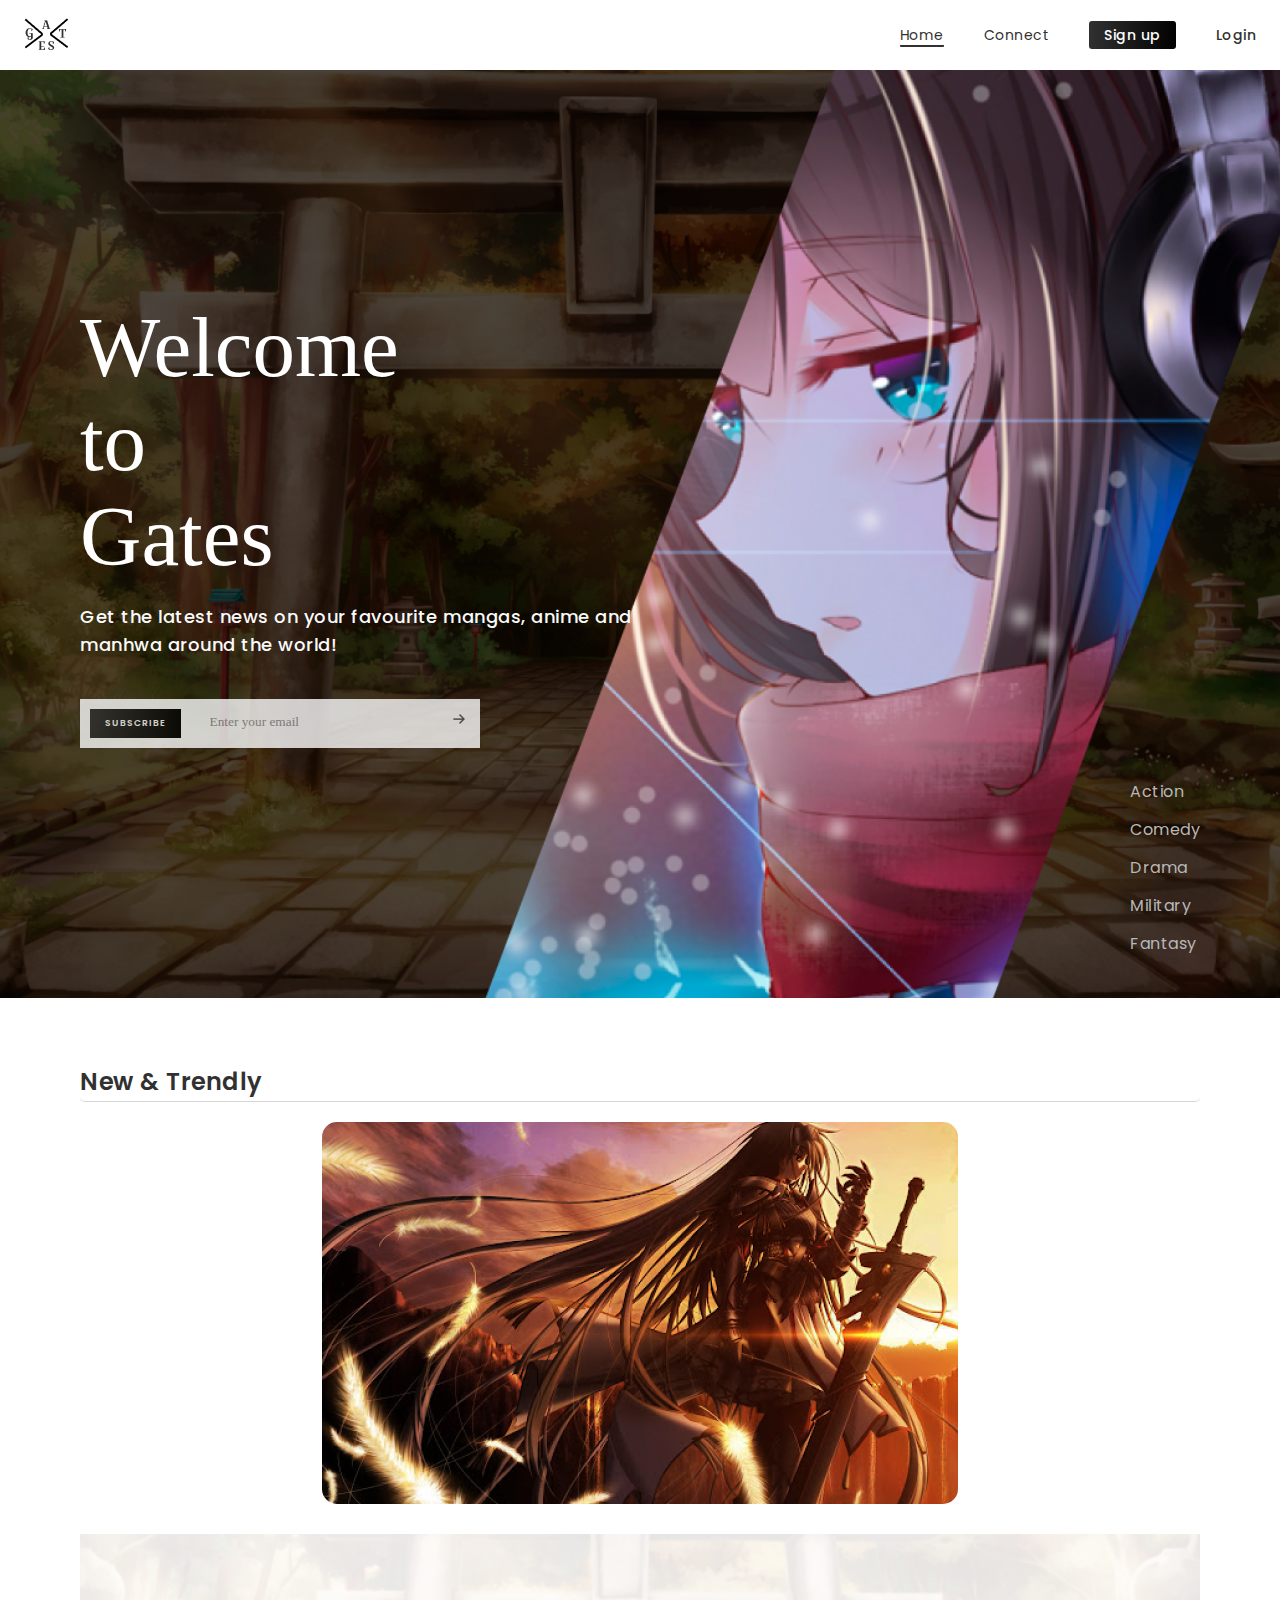
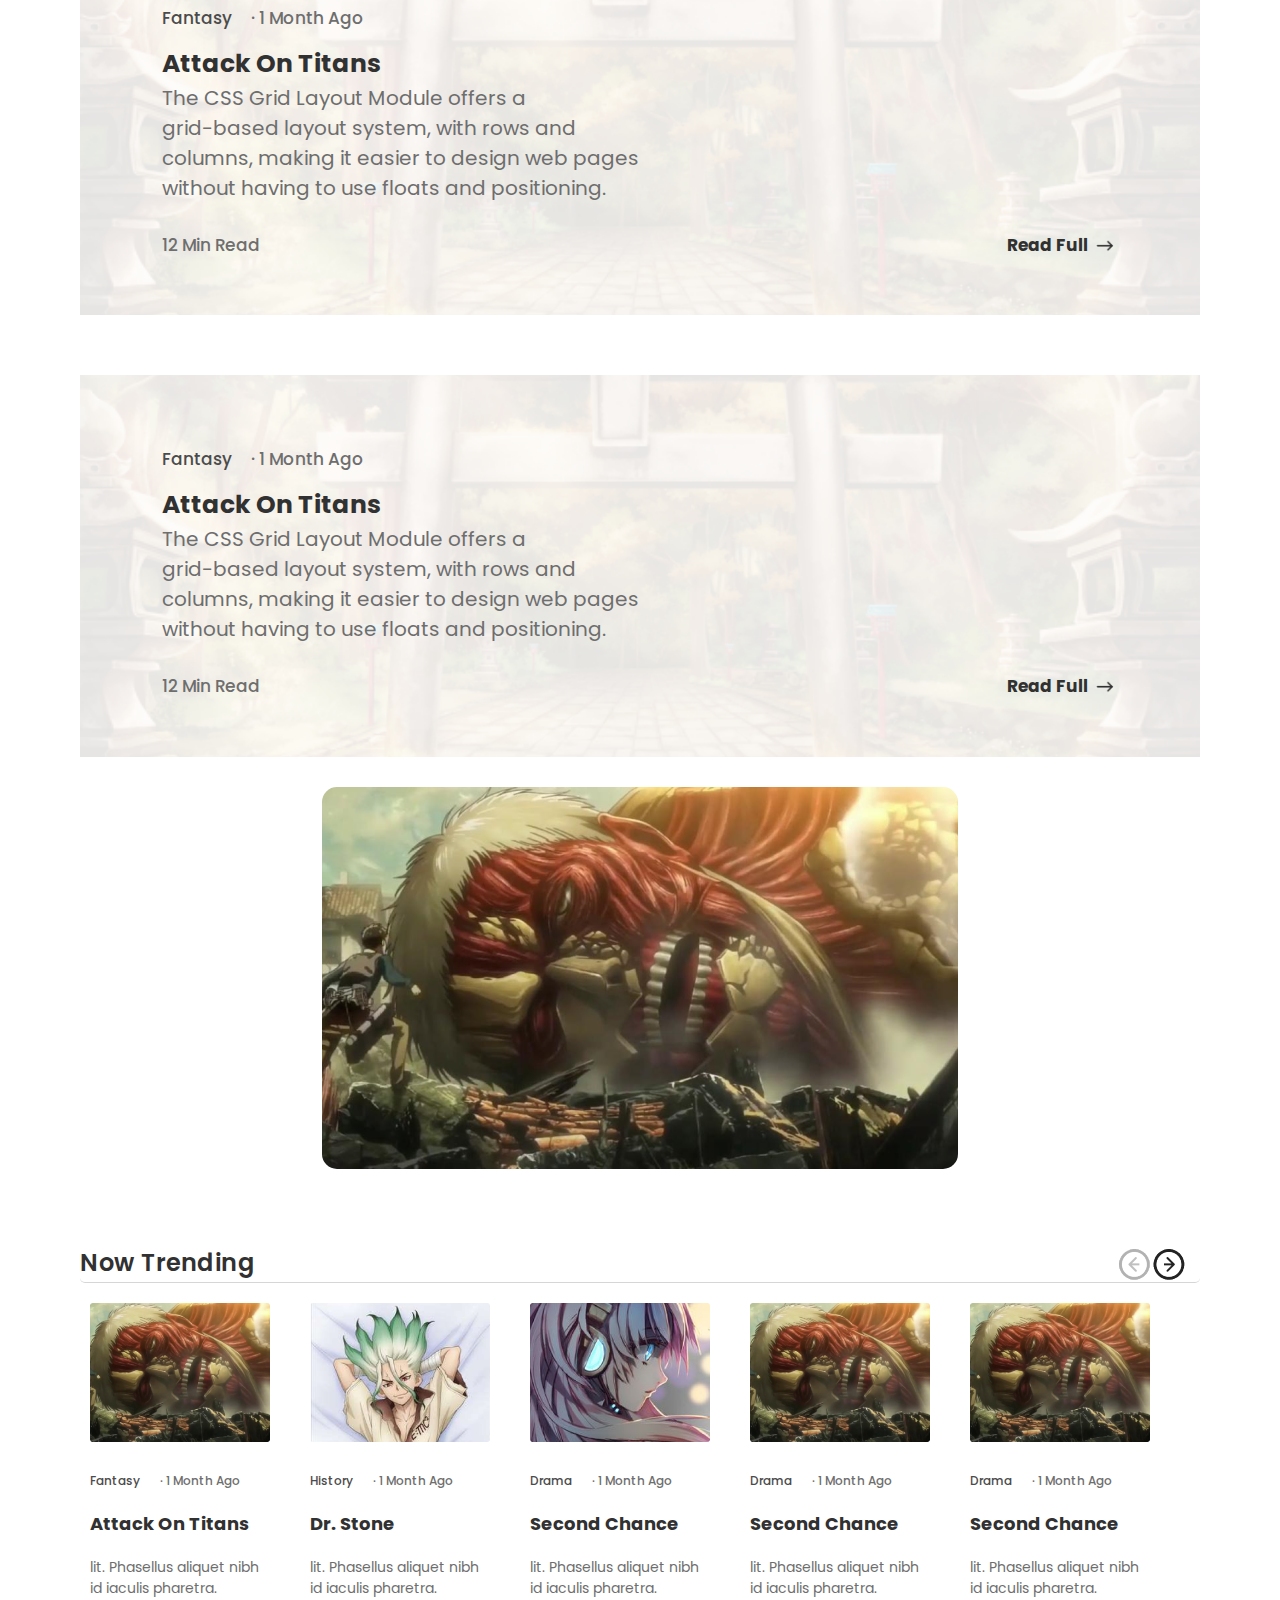
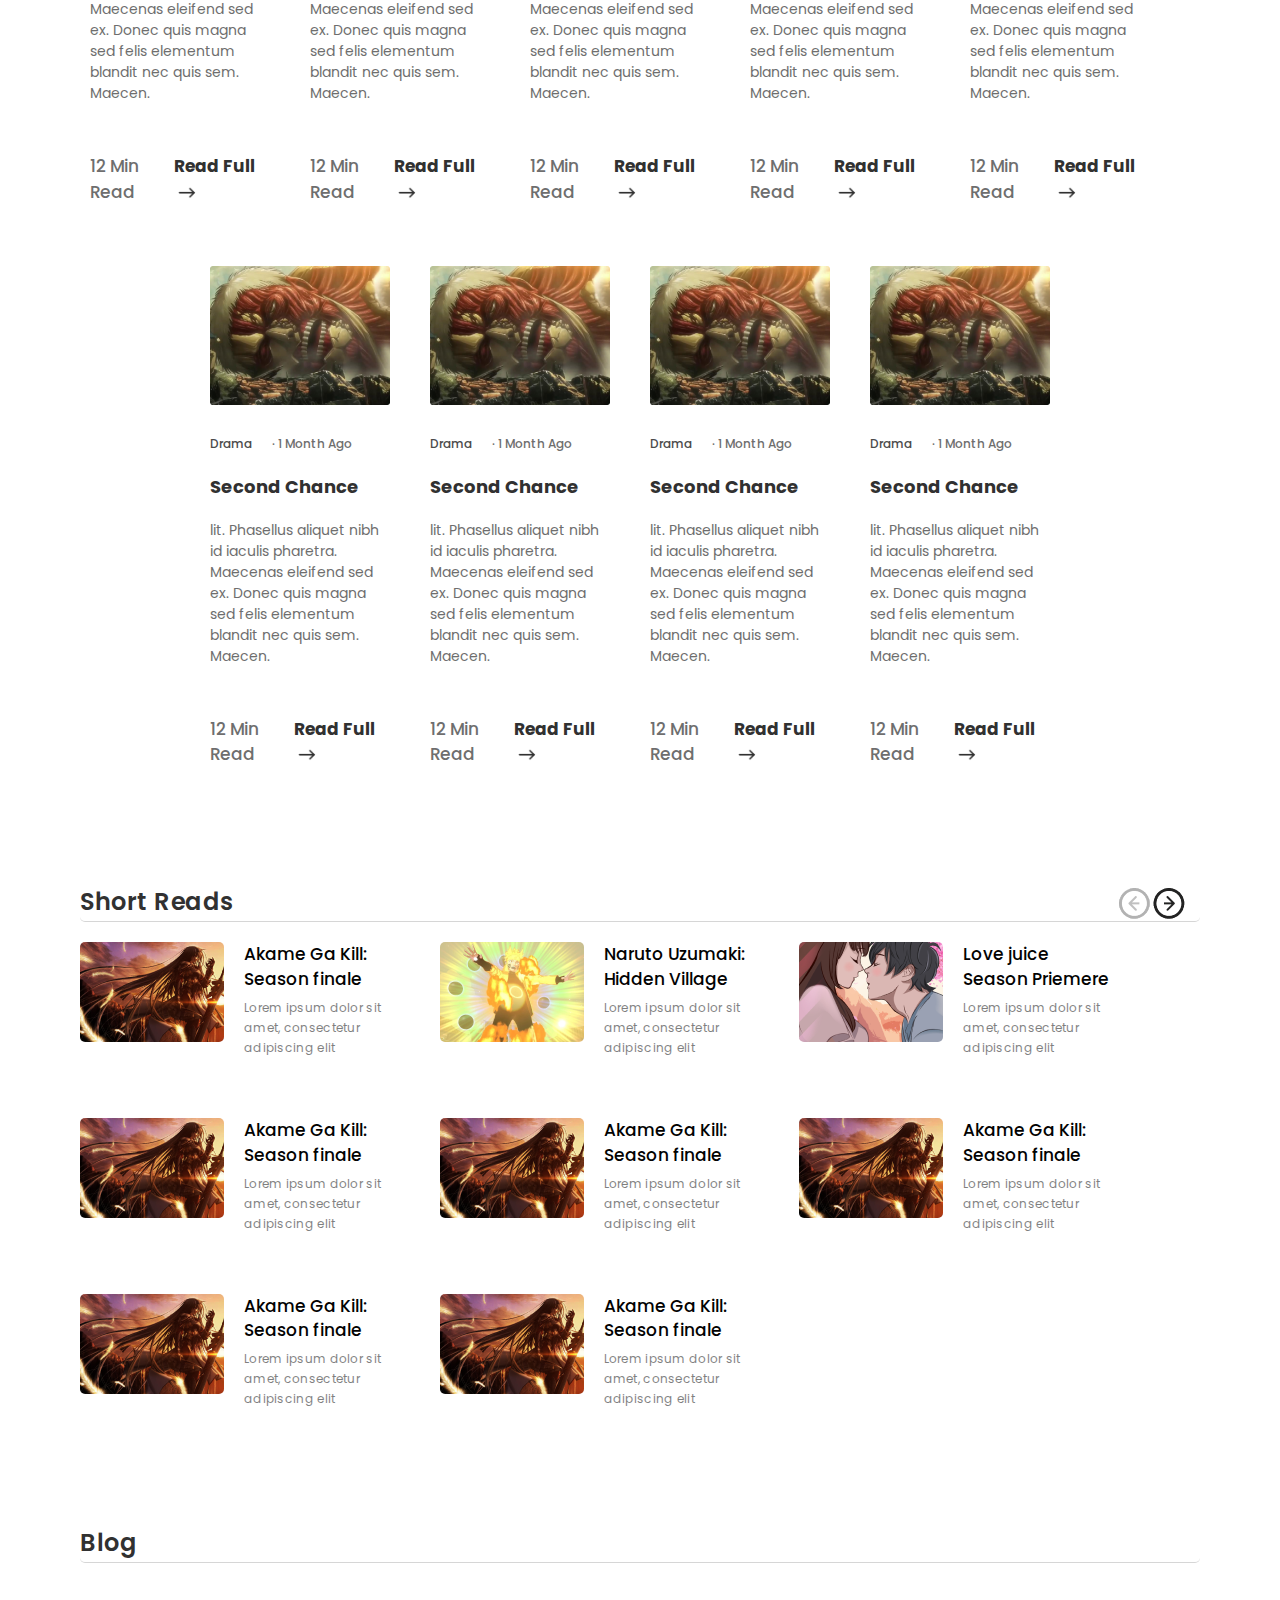
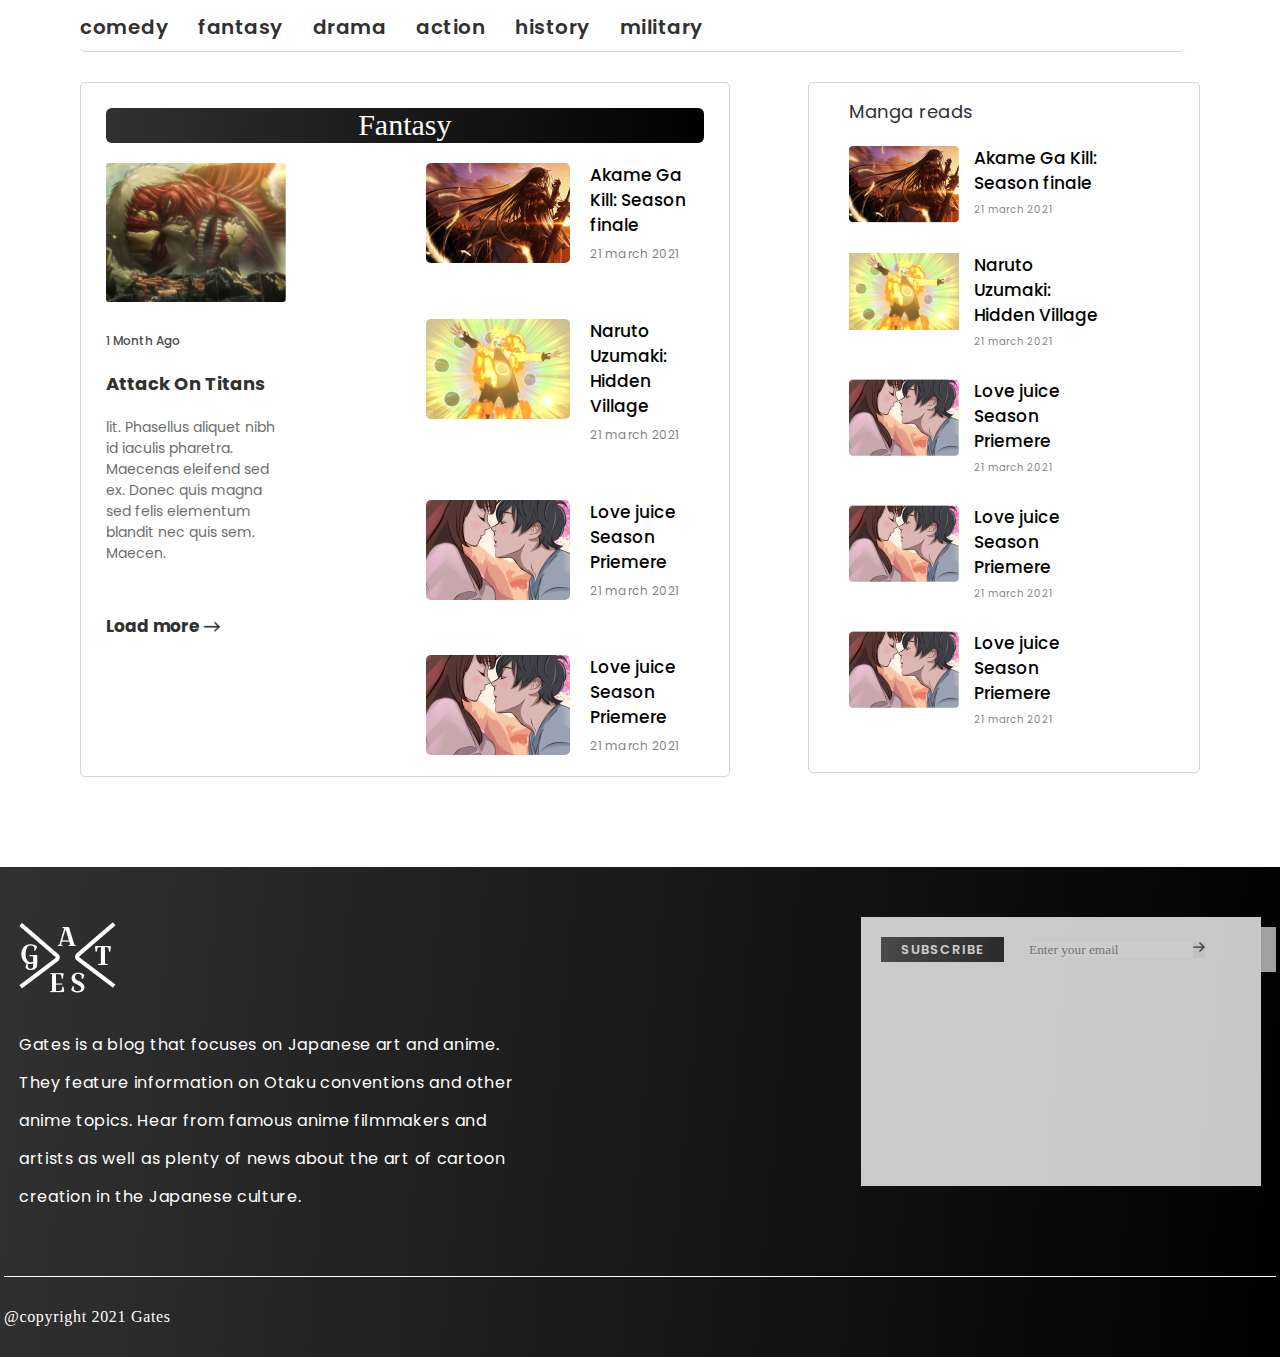
==== index.html @ edadce3e "Не могу разобраться с js валидацией(_sending)" ====
<!DOCTYPE html>
<html lang="en">
<head>
    <meta charset="UTF-8">
    <meta http-equiv="X-UA-Compatible" content="IE=edge">
    <meta name="viewport" content="width=device-width, initial-scale=1.0">
    <title>Home Page</title>
    <link rel="stylesheet" href="css/style.css">
    <link rel="stylesheet" href="css/header.css">
    <link rel="stylesheet" href="css/home-page.css">
    <link rel="stylesheet" href="css/footer.css">
    <link rel="stylesheet" href="slick/slick.css">
    <link rel="stylesheet" href="slick/slick-theme.css">
    <script
        src="https://code.jquery.com/jquery-3.6.0.js"
        integrity="sha256-H+K7U5CnXl1h5ywQfKtSj8PCmoN9aaq30gDh27Xc0jk="
        crossorigin="anonymous">
    </script>
    <script src="slick/slick.min.js"></script>
    <script src="js/script.js"></script>
</head>
<body>
    <div class="wrapper">
        <header class="header">
            <div class="header__container _container">
                <div class="header__body">
                    <a href="" class="header__logo">
                        <img src="img/header/Logo.png" alt="Logo">
                    </a>
                    <div class="header__burger">
                        <span></span>
                    </div>
                    <nav class="header__menu">
                        <ul class="header__list">
                            <li><a href="home-page.html" class="header__link _active">Home</a></li>
                            <li><a href="" class="header__link">Connect</a></li>
                            <li><a href="" class="header__link sign-up">Sign up</a></li>
                            <li><a href="" class="header__link login">Login</a></li>
                        </ul>
                    </nav>
                </div>
            </div>
        </header>
        <main class="page">
            <section class="welcome">
                <div class="welcome__content">
                    <div class="content__info">
                        <div class="content__title">Welcome to <br> Gates</div>
                        <div class="content__text">Get the latest news on your favourite mangas, anime and <br> manhwa around the world!</div>
                        <div class="content__form form">
                            <form action="#" class="form__body" id="form">
                                <button class="form__button" type="submit">SUBSCRIBE</button>
                                <input id="formEmail" type="text" name="email" class="form__input _req _email" placeholder="Enter your email">
                                <button class="form__ico" type="submit"><img src="img/ico/Group 4.png" alt=""></button> 
                            </form>
                        </div>
                    </div>
                    <div class="content__category">
                        <ul class="content__item">
                            <li><a href="" class="content__link">Action</a></li>
                            <li><a href="" class="content__link">Comedy</a></li>
                            <li><a href="" class="content__link">Drama</a></li>
                            <li><a href="" class="content__link">Military</a></li>
                            <li><a href="" class="content__link">Fantasy</a></li>
                        </ul>
                    </div>
                </div>
            </section>
            <section class="new">
                <div class="new__content _container">
                    <h3 class="new__title title">New & Trendly</h3>
                    <div class="new__rows">
                        <div class="new__row">
                            <div class="row__items">
                                <a href="" class="row__img">
                                    <img src="img/home/Rectangle 39.png" alt="">
                                </a>
                                <div class="row__item">
                                    <div class="row__info">Fantasy <span>· 1 Month Ago</span></div>
                                    <div class="row__title"><a href="">Attack On Titans</a></div>
                                    <div class="row__text">The CSS Grid Layout Module offers a <br> grid-based layout system, with rows and <br> columns, making it easier to design web pages <br> without having to use floats and positioning.</div>
                                    <div class="row__under under">
                                        <div class="under__read">
                                            <span>12 Min Read</span>
                                        </div>
                                        <div class="under__full">
                                            <a href=""><span>Read Full <img src="img/ico/arrow.png" alt=""></span></a>
                                        </div>
                                    </div>
                                </div>
                            </div>
                        </div>
                        <div class="new__row">
                            <div class="row__items">
                                <div class="row__item">
                                    <div class="row__info">Fantasy <span>· 1 Month Ago</span></div>
                                    <div class="row__title"><a href="">Attack On Titans</a></div>
                                    <div class="row__text">The CSS Grid Layout Module offers a <br> grid-based layout system, with rows and <br> columns, making it easier to design web pages <br> without having to use floats and positioning.</div>
                                    <div class="row__under under">
                                        <div class="under__read">
                                            <span>12 Min Read</span>
                                        </div>
                                        <div class="under__full">
                                            <a href=""><span>Read Full <img src="img/ico/arrow.png" alt=""></span></a>
                                        </div>
                                    </div>
                                </div>
                                <a href="" class="row__img">
                                    <img src="img/home/Rectangle 42.png" alt="">
                                </a>
                            </div>
                        </div>
                    </div>
                </div>
            </section>
            <section class="trend">
                <div class="trend__container _container">
                    <div class="trend__headline">
                        <h3 class="headline__title title">Now Trending</h3>
                        <div class="headline__btns">
                            <button class="headline__btn-prev"><img src="img/ico/arrow-left.png" alt=""></button>
                            <button class="headline__btn-next"><img src="img/ico/arrow-right.png" alt=""></button>
                        </div>
                    </div>
                    <div class="new__slider">
                        <div class="slider__item">
                            <a href="" class="item__link">
                                <img src="img/home/Rectangle 42-1.png" alt="">
                            </a>
                            <div class="item__info">
                                Fantasy<span class="info__span">· 1 Month Ago</span>
                            </div>
                            <div class="item__title">
                                <a href=""><h4>Attack On Titans</h4></a>
                            </div>
                            <div class="item__text">
                                lit. Phasellus aliquet nibh id iaculis pharetra. Maecenas  eleifend sed ex. Donec quis magna sed felis elementum blandit nec quis sem. Maecen.
                            </div>
                            <div class="item__under under">
                                <div class="under__read">
                                    <span>12 Min Read</span>
                                </div>
                                <div class="under__full">
                                    <a href=""><span>Read Full <img src="img/ico/arrow.png" alt=""></span></a>
                                </div>
                            </div>
                        </div>
                        <div class="slider__item">
                            <a href="" class="item__link">
                                <img src="img/home/Rectangle 33.png" alt="">
                            </a>
                            <div class="item__info">
                                History<span class="info__span">· 1 Month Ago</span>
                            </div>
                            <div class="item__title">
                                <a href=""><h4>Dr. Stone</h4></a>
                            </div>
                            <div class="item__text">
                                lit. Phasellus aliquet nibh id iaculis pharetra. Maecenas  eleifend sed ex. Donec quis magna sed felis elementum blandit nec quis sem. Maecen.
                            </div>
                            <div class="item__under under">
                                <div class="under__read">
                                    <span>12 Min Read</span>
                                </div>
                                <div class="under__full">
                                    <a href=""><span>Read Full <img src="img/ico/arrow.png" alt=""></span></a>
                                </div>
                            </div>
                        </div>
                        <div class="slider__item">
                            <a href="" class="item__link">
                                <img src="img/home/Rectangle 34.png" alt="">
                            </a>
                            <div class="item__info">
                                Drama<span class="info__span">· 1 Month Ago</span>
                            </div>
                            <div class="item__title">
                                <a href=""><h4>Second Chance</h4></a>
                            </div>
                            <div class="item__text">
                                lit. Phasellus aliquet nibh id iaculis pharetra. Maecenas  eleifend sed ex. Donec quis magna sed felis elementum blandit nec quis sem. Maecen.
                            </div>
                            <div class="item__under under">
                                <div class="under__read">
                                    <span>12 Min Read</span>
                                </div>
                                <div class="under__full">
                                    <a href=""><span>Read Full <img src="img/ico/arrow.png" alt=""></span></a>
                                </div>
                            </div>
                        </div>
                        <div class="slider__item">
                            <a href="" class="item__link">
                                <img src="img/home/Rectangle 42-1.png" alt="">
                            </a>
                            <div class="item__info">
                                Drama<span class="info__span">· 1 Month Ago</span>
                            </div>
                            <div class="item__title">
                                <a href=""><h4>Second Chance</h4></a>
                            </div>
                            <div class="item__text">
                                lit. Phasellus aliquet nibh id iaculis pharetra. Maecenas  eleifend sed ex. Donec quis magna sed felis elementum blandit nec quis sem. Maecen.
                            </div>
                            <div class="item__under under">
                                <div class="under__read">
                                    <span>12 Min Read</span>
                                </div>
                                <div class="under__full">
                                    <a href=""><span>Read Full <img src="img/ico/arrow.png" alt=""></span></a>
                                </div>
                            </div>
                        </div>
                        <div class="slider__item">
                            <a href="" class="item__link">
                                <img src="img/home/Rectangle 42-1.png" alt="">
                            </a>
                            <div class="item__info">
                                Drama<span class="info__span">· 1 Month Ago</span>
                            </div>
                            <div class="item__title">
                                <a href=""><h4>Second Chance</h4></a>
                            </div>
                            <div class="item__text">
                                lit. Phasellus aliquet nibh id iaculis pharetra. Maecenas  eleifend sed ex. Donec quis magna sed felis elementum blandit nec quis sem. Maecen.
                            </div>
                            <div class="item__under under">
                                <div class="under__read">
                                    <span>12 Min Read</span>
                                </div>
                                <div class="under__full">
                                    <a href=""><span>Read Full <img src="img/ico/arrow.png" alt=""></span></a>
                                </div>
                            </div>
                        </div>
                        <div class="slider__item">
                            <a href="" class="item__link">
                                <img src="img/home/Rectangle 42-1.png" alt="">
                            </a>
                            <div class="item__info">
                                Drama<span class="info__span">· 1 Month Ago</span>
                            </div>
                            <div class="item__title">
                                <a href=""><h4>Second Chance</h4></a>
                            </div>
                            <div class="item__text">
                                lit. Phasellus aliquet nibh id iaculis pharetra. Maecenas  eleifend sed ex. Donec quis magna sed felis elementum blandit nec quis sem. Maecen.
                            </div>
                            <div class="item__under under">
                                <div class="under__read">
                                    <span>12 Min Read</span>
                                </div>
                                <div class="under__full">
                                    <a href=""><span>Read Full <img src="img/ico/arrow.png" alt=""></span></a>
                                </div>
                            </div>
                        </div>
                        <div class="slider__item">
                            <a href="" class="item__link">
                                <img src="img/home/Rectangle 42-1.png" alt="">
                            </a>
                            <div class="item__info">
                                Drama<span class="info__span">· 1 Month Ago</span>
                            </div>
                            <div class="item__title">
                                <a href=""><h4>Second Chance</h4></a>
                            </div>
                            <div class="item__text">
                                lit. Phasellus aliquet nibh id iaculis pharetra. Maecenas  eleifend sed ex. Donec quis magna sed felis elementum blandit nec quis sem. Maecen.
                            </div>
                            <div class="item__under under">
                                <div class="under__read">
                                    <span>12 Min Read</span>
                                </div>
                                <div class="under__full">
                                    <a href=""><span>Read Full <img src="img/ico/arrow.png" alt=""></span></a>
                                </div>
                            </div>
                        </div>
                        <div class="slider__item">
                            <a href="" class="item__link">
                                <img src="img/home/Rectangle 42-1.png" alt="">
                            </a>
                            <div class="item__info">
                                Drama<span class="info__span">· 1 Month Ago</span>
                            </div>
                            <div class="item__title">
                                <a href=""><h4>Second Chance</h4></a>
                            </div>
                            <div class="item__text">
                                lit. Phasellus aliquet nibh id iaculis pharetra. Maecenas  eleifend sed ex. Donec quis magna sed felis elementum blandit nec quis sem. Maecen.
                            </div>
                            <div class="item__under under">
                                <div class="under__read">
                                    <span>12 Min Read</span>
                                </div>
                                <div class="under__full">
                                    <a href=""><span>Read Full <img src="img/ico/arrow.png" alt=""></span></a>
                                </div>
                            </div>
                        </div>
                        <div class="slider__item">
                            <a href="" class="item__link">
                                <img src="img/home/Rectangle 42-1.png" alt="">
                            </a>
                            <div class="item__info">
                                Drama<span class="info__span">· 1 Month Ago</span>
                            </div>
                            <div class="item__title">
                                <a href=""><h4>Second Chance</h4></a>
                            </div>
                            <div class="item__text">
                                lit. Phasellus aliquet nibh id iaculis pharetra. Maecenas  eleifend sed ex. Donec quis magna sed felis elementum blandit nec quis sem. Maecen.
                            </div>
                            <div class="item__under under">
                                <div class="under__read">
                                    <span>12 Min Read</span>
                                </div>
                                <div class="under__full">
                                    <a href=""><span>Read Full <img src="img/ico/arrow.png" alt=""></span></a>
                                </div>
                            </div>
                        </div>
                    </div>
                </div>
            </section>
            <section class="short">
                <div class="short__container _container">
                    <div class="trend__headline">
                        <h3 class="headline__title title">Short Reads</h3>
                        <div class="headline__btns">
                            <button class="headline2__btn-prev"><img src="img/ico/arrow-left.png" alt=""></button>
                            <button class="headline2__btn-next"><img src="img/ico/arrow-right.png" alt=""></button>
                        </div>
                    </div>
                    <div class="short__slider2">
                        <div class="slider2__item2">
                            <div class="item2__describe">
                                <a href="" class="item2__link2">
                                    <img src="img/home/Group 23.png" alt="">
                                </a>
                                <div class="item2__info2">
                                    <div class="item2__title2">
                                        <a href=""><h4>Akame Ga Kill: Season finale</h4></a>
                                    </div>
                                    <div class="item2__text2">
                                        Lorem ipsum dolor sit amet, consectetur adipiscing elit
                                    </div>
                                </div>
                            </div>
                        </div>
                        <div class="slider2__item2">
                            <div class="item2__describe">
                                <a href="" class="item2__link2">
                                    <img src="img/home/Group 24.png" alt="">
                                </a>
                                <div class="item2__info2">
                                    <div class="item2__title2">
                                        <a href=""><h4>Naruto Uzumaki: Hidden Village</h4></a>
                                    </div>
                                    <div class="item2__text2">
                                        Lorem ipsum dolor sit amet, consectetur adipiscing elit
                                    </div>
                                </div>
                            </div>
                        </div>
                        <div class="slider2__item2">
                            <div class="item2__describe">
                                <a href="" class="item2__link2">
                                    <img src="img/home/Group 25.png" alt="">
                                </a>
                                <div class="item2__info2">
                                    <div class="item2__title2">
                                        <a href=""><h4>Love juice Season Priemere</h4></a>
                                    </div>
                                    <div class="item2__text2">
                                        Lorem ipsum dolor sit amet, consectetur adipiscing elit
                                    </div>
                                </div>
                            </div>
                        </div>
                        <div class="slider2__item2">
                            <div class="item2__describe">
                                <a href="" class="item2__link2">
                                    <img src="img/home/Group 23.png" alt="">
                                </a>
                                <div class="item2__info2">
                                    <div class="item2__title2">
                                        <a href=""><h4>Akame Ga Kill: Season finale</h4></a>
                                    </div>
                                    <div class="item2__text2">
                                        Lorem ipsum dolor sit amet, consectetur adipiscing elit
                                    </div>
                                </div>
                            </div>
                        </div>
                        <div class="slider2__item2">
                            <div class="item2__describe">
                                <a href="" class="item2__link2">
                                    <img src="img/home/Group 23.png" alt="">
                                </a>
                                <div class="item2__info2">
                                    <div class="item2__title2">
                                        <a href=""><h4>Akame Ga Kill: Season finale</h4></a>
                                    </div>
                                    <div class="item2__text2">
                                        Lorem ipsum dolor sit amet, consectetur adipiscing elit
                                    </div>
                                </div>
                            </div>
                        </div>
                        <div class="slider2__item2">
                            <div class="item2__describe">
                                <a href="" class="item2__link2">
                                    <img src="img/home/Group 23.png" alt="">
                                </a>
                                <div class="item2__info2">
                                    <div class="item2__title2">
                                        <a href=""><h4>Akame Ga Kill: Season finale</h4></a>
                                    </div>
                                    <div class="item2__text2">
                                        Lorem ipsum dolor sit amet, consectetur adipiscing elit
                                    </div>
                                </div>
                            </div>
                        </div>
                        <div class="slider2__item2">
                            <div class="item2__describe">
                                <a href="" class="item2__link2">
                                    <img src="img/home/Group 23.png" alt="">
                                </a>
                                <div class="item2__info2">
                                    <div class="item2__title2">
                                        <a href=""><h4>Akame Ga Kill: Season finale</h4></a>
                                    </div>
                                    <div class="item2__text2">
                                        Lorem ipsum dolor sit amet, consectetur adipiscing elit
                                    </div>
                                </div>
                            </div>
                        </div>
                        <div class="slider2__item2">
                            <div class="item2__describe">
                                <a href="" class="item2__link2">
                                    <img src="img/home/Group 23.png" alt="">
                                </a>
                                <div class="item2__info2">
                                    <div class="item2__title2">
                                        <a href=""><h4>Akame Ga Kill: Season finale</h4></a>
                                    </div>
                                    <div class="item2__text2">
                                        Lorem ipsum dolor sit amet, consectetur adipiscing elit
                                    </div>
                                </div>
                            </div>
                        </div>
                    </div>
                </div>
            </section>
            <section class="blog">
                <div class="blog__container _container">
                    <h3 class="blog__title title">Blog</h3>
                    <div class="blog__categorys">
                        <a href=""><h3 class="categorys__title">comedy</h3></a>
                        <a href=""><h3 class="categorys__title">fantasy</h3></a>
                        <a href=""><h3 class="categorys__title">drama</h3></a>
                        <a href=""><h3 class="categorys__title">action</h3></a>
                        <a href=""><h3 class="categorys__title">history</h3></a>
                        <a href=""><h3 class="categorys__title">military</h3></a>
                    </div>
                    <div class="blog__content">
                        <div class="blog__fantasy">
                            <div class="fantasy__title">Fantasy</div>
                            <div class="fantasy__items">
                                <div class="items__big">
                                    <div class="big__item">
                                        <a href="" class="item__link">
                                            <img src="img/home/Rectangle 42-2.png" alt="">
                                        </a>
                                        <div class="item__info">
                                            <span>1 Month Ago</span>
                                        </div>
                                        <div class="item__title">
                                            <a href=""><h4>Attack On Titans</h4></a>
                                        </div>
                                        <div class="item__text">
                                            lit. Phasellus aliquet nibh id iaculis pharetra. <br> Maecenas  eleifend sed ex. Donec quis magna <br> sed felis elementum blandit nec quis sem. <br> Maecen.
                                        </div>
                                        <div class="item__under under">
                                            <div class="under__full">
                                                <a href=""><span>Load more<img src="img/ico/arrow.png" alt=""></span></a>
                                            </div>
                                        </div>
                                    </div>
                                </div>
                                <div class="fantasy__small">
                                    <div class="small__item">
                                        <a href="" class="item2__link2">
                                            <img src="img/home/Group 23.png" alt="">
                                        </a>
                                        <div class="item2__info2">
                                            <div class="item2__title2">
                                                <a href=""><h4>Akame Ga Kill: Season finale</h4></a>
                                            </div>
                                            <div class="item2__text2">
                                                21 march 2021
                                            </div>
                                        </div>
                                    </div>
                                    <div class="small__item">
                                        <a href="" class="item2__link2">
                                            <img src="img/home/Group 24.png" alt="">
                                        </a>
                                        <div class="item2__info2">
                                            <div class="item2__title2">
                                                <a href=""><h4>Naruto Uzumaki: Hidden Village</h4></a>
                                            </div>
                                            <div class="item2__text2">
                                                21 march 2021
                                            </div>
                                        </div>
                                    </div>
                                    <div class="small__item">
                                        <a href="" class="item2__link2">
                                            <img src="img/home/Group 25.png" alt="">
                                        </a>
                                        <div class="item2__info2">
                                            <div class="item2__title2">
                                                <a href=""><h4>Love juice Season Priemere</h4></a>
                                            </div>
                                            <div class="item2__text2">
                                                21 march 2021
                                            </div>
                                        </div>
                                    </div>
                                    <div class="small__item">
                                        <a href="" class="item2__link2">
                                            <img src="img/home/Group 25.png" alt="">
                                        </a>
                                        <div class="item2__info2">
                                            <div class="item2__title2">
                                                <a href=""><h4>Love juice Season Priemere</h4></a>
                                            </div>
                                            <div class="item2__text2">
                                                21 march 2021
                                            </div>
                                        </div>
                                    </div>
                                </div>
                            </div>
                        </div>
                        <div class="blog__manga">
                            <div class="manga__title">Manga reads</div>
                            <div class="manga__item2">
                                <a href="" class="item3__link3">
                                    <img src="img/home/akame-small (2).png" alt="">
                                </a>
                                <div class="item3__info3">
                                    <div class="item2__title2">
                                        <a href=""><h4>Akame Ga Kill: Season finale</h4></a>
                                    </div>
                                    <div class="item3__text3">
                                        21 march 2021
                                    </div>
                                </div>
                            </div>
                            <div class="manga__item2">
                                <a href="" class="item3__link3">
                                    <img src="img/home/naruto-small.png" alt="">
                                </a>
                                <div class="item3__info3">
                                    <div class="item2__title2">
                                        <a href=""><h4>Naruto Uzumaki: Hidden Village</h4></a>
                                    </div>
                                    <div class="item3__text3">
                                        21 march 2021
                                    </div>
                                </div>
                            </div>
                            <div class="manga__item2">
                                <a href="" class="item3__link3">
                                    <img src="img/home/love-small.png" alt="">
                                </a>
                                <div class="item3__info3">
                                    <div class="item2__title2">
                                        <a href=""><h4>Love juice Season Priemere</h4></a>
                                    </div>
                                    <div class="item3__text3">
                                        21 march 2021
                                    </div>
                                </div>
                            </div>
                            <div class="manga__item2">
                                <a href="" class="item3__link3">
                                    <img src="img/home/love-small.png" alt="">
                                </a>
                                <div class="item3__info3">
                                    <div class="item2__title2">
                                        <a href=""><h4>Love juice Season Priemere</h4></a>
                                    </div>
                                    <div class="item3__text3">
                                        21 march 2021
                                    </div>
                                </div>
                            </div>
                            <div class="manga__item2">
                                <a href="" class="item3__link3">
                                    <img src="img/home/love-small.png" alt="">
                                </a>
                                <div class="item3__info3">
                                    <div class="item2__title2">
                                        <a href=""><h4>Love juice Season Priemere</h4></a>
                                    </div>
                                    <div class="item3__text3">
                                        21 march 2021
                                    </div>
                                </div>
                            </div>
                        </div>
                    </div>
                </div>
            </section>
        </main>
        <footer class="footer">
            <div class="footer__container _container">
                <div class="footer__up">
                    <div class="footer__inf">
                        <a href="home-page.html" class="inf__images"><img src="img/footer/logo-footer.png" alt=""></a>
                        <p class="inf__par">Gates is a blog that focuses on Japanese art and anime. <br> They feature information on Otaku conventions and other <br> anime topics. Hear from famous anime filmmakers and <br> artists as well as plenty of news about the art of cartoon <br> creation in the Japanese culture.</p>
                    </div>
                    <div class="content__form">
                        <form action="#" class="form__body" id="form">
                            <button class="form__button" type="submit">SUBSCRIBE</button>
                            <div class="form__item">
                                <input type="email" class="email _req" placeholder="Enter your email">
                                <span class="error"></span>
                            </div>
                            <button class="form__btn" type="submit"><img src="img/ico/Group 4.png" alt=""></button>
                        </form>
                    </div>
                </div>
                <div class="footer__down">
                    <span>@copyright 2021 Gates</span>
                </div>
            </div>
        </footer>
    </div>
</body>
</html>
---- css/style.css ----
@import url(https://fonts.googleapis.com/css?family=Poppins:regular,500,600,700&display=swap);
@import url(https://fonts.googleapis.com/css?family=Croissant+One:regular&display=swap);
@import url(https://fonts.googleapis.com/css?family=Varela+Round:regular&display=swap);
* {
  padding: 0;
  margin: 0;
  border: 0;
}

*, *:before, *:after {
  -moz-box-sizing: border-box;
  -webkit-box-sizing: border-box;
  box-sizing: border-box;
}

:focus, :active {
  outline: none;
}

a:focus, a:active {
  outline: none;
}

nav, footer, header, aside {
  display: block;
}

html, body {
  height: 100%;
  width: 100%;
  font-size: 100%;
  line-height: 1;
  font-size: 14px;
  -ms-text-size-adjust: 100%;
  -moz-text-size-adjust: 100%;
  -webkit-text-size-adjust: 100%;
}

input, button, textarea {
  font-family: inherit;
}

input::-ms-clear {
  display: none;
}

button {
  cursor: pointer;
}

button::-moz-focus-inner {
  padding: 0;
  border: 0;
}

a, a:visited {
  text-decoration: none;
}

a:hover {
  text-decoration: none;
}

ul li {
  list-style: none;
}

img {
  vertical-align: top;
}

h1, h2, h3, h4, h5, h6 {
  font-size: inherit;
  font-weight: inherit;
}

.wrapper {
  width: 100%;
  min-height: 100%;
  overflow: hidden;
  display: flex;
  flex-direction: column;
}

._container {
  max-width: 1272px;
  margin: 0 auto;
}

._container-welcome {
  max-width: 1440px;
  margin: 0 auto;
}

._active {
  border-bottom: solid #313131 2px;
  border-radius: 1px;
}

.content__form {
  background: #FAFAFA;
  opacity: 0.8;
  max-width: 400px;
  margin: 0 0 30px 0;
  padding: 10px 10px;
}

.form__body {
  position: relative;
}
.form__body::after {
  content: "";
  position: absolute;
  top: 0;
  left: 0;
  width: 100%;
  height: 100%;
  background: rgba(51, 51, 51, 0.9) url(../img/gif/Spinner-1s-200px.gif) center/50px no-repeat;
  opacity: 0;
  visibility: hidden;
  transition: all 0.5s ease 0s;
}
.form__body_sending::after {
  opacity: 1;
  visibility: visible;
}
.form__button {
  font-family: 'Poppins';
  font-style: normal;
  font-weight: 600;
  font-size: 9px;
  line-height: 9px;
  letter-spacing: 1px;
  color: #FAFAFA;
  background: linear-gradient(95.32deg, #313131 0%, #000000 101.64%);
  padding: 10px 15px;
}
@media (max-width: 767.98px) {
  .form__button {
    margin: 0 10px 0px 0;
  }
}
@media (min-width: 768px) {
  .form__button {
    margin: 0 25px 0px 0;
  }
}
.form__input {
  background-color: #FAFAFA;
  opacity: 0.8;
}
@media (min-width: 768px) {
  .form__input {
    margin: 0 20% 0 0;
  }
}
.form__input._error {
  box-shadow: 0 0 15px red;
}
.form__ico {
  background-color: #FAFAFA;
  opacity: 0.8;
}
@media (max-width: 767.98px) {
  .form__ico img {
    display: none;
  }
}
@media (min-width: 768px) {
  .form__ico img {
    margin: 2.5% 0 0 0;
  }
}
---- css/header.css ----
@import url(https://fonts.googleapis.com/css?family=Poppins:regular,500,600,700&display=swap);
@import url(https://fonts.googleapis.com/css?family=Croissant+One:regular&display=swap);
@import url(https://fonts.googleapis.com/css?family=Varela+Round:regular&display=swap);
* {
  padding: 0;
  margin: 0;
  border: 0;
}

*, *:before, *:after {
  -moz-box-sizing: border-box;
  -webkit-box-sizing: border-box;
  box-sizing: border-box;
}

:focus, :active {
  outline: none;
}

a:focus, a:active {
  outline: none;
}

nav, footer, header, aside {
  display: block;
}

html, body {
  height: 100%;
  width: 100%;
  font-size: 100%;
  line-height: 1;
  font-size: 14px;
  -ms-text-size-adjust: 100%;
  -moz-text-size-adjust: 100%;
  -webkit-text-size-adjust: 100%;
}

input, button, textarea {
  font-family: inherit;
}

input::-ms-clear {
  display: none;
}

button {
  cursor: pointer;
}

button::-moz-focus-inner {
  padding: 0;
  border: 0;
}

a, a:visited {
  text-decoration: none;
}

a:hover {
  text-decoration: none;
}

ul li {
  list-style: none;
}

img {
  vertical-align: top;
}

h1, h2, h3, h4, h5, h6 {
  font-size: inherit;
  font-weight: inherit;
}

.wrapper {
  width: 100%;
  min-height: 100%;
  overflow: hidden;
  display: flex;
  flex-direction: column;
}

._container {
  max-width: 1272px;
  margin: 0 auto;
}

._container-welcome {
  max-width: 1440px;
  margin: 0 auto;
}

._active {
  border-bottom: solid #313131 2px;
  border-radius: 1px;
}

.content__form {
  background: #FAFAFA;
  opacity: 0.8;
  max-width: 400px;
  margin: 0 0 30px 0;
  padding: 10px 10px;
}

.form__body {
  position: relative;
}
.form__body::after {
  content: "";
  position: absolute;
  top: 0;
  left: 0;
  width: 100%;
  height: 100%;
  background: rgba(51, 51, 51, 0.9) url(../img/gif/Spinner-1s-200px.gif) center/50px no-repeat;
  opacity: 0;
  visibility: hidden;
  transition: all 0.5s ease 0s;
}
.form__body_sending::after {
  opacity: 1;
  visibility: visible;
}
.form__button {
  font-family: 'Poppins';
  font-style: normal;
  font-weight: 600;
  font-size: 9px;
  line-height: 9px;
  letter-spacing: 1px;
  color: #FAFAFA;
  background: linear-gradient(95.32deg, #313131 0%, #000000 101.64%);
  padding: 10px 15px;
}
@media (max-width: 767.98px) {
  .form__button {
    margin: 0 10px 0px 0;
  }
}
@media (min-width: 768px) {
  .form__button {
    margin: 0 25px 0px 0;
  }
}
.form__input {
  background-color: #FAFAFA;
  opacity: 0.8;
}
@media (min-width: 768px) {
  .form__input {
    margin: 0 20% 0 0;
  }
}
.form__input._error {
  box-shadow: 0 0 15px red;
}
.form__ico {
  background-color: #FAFAFA;
  opacity: 0.8;
}
@media (max-width: 767.98px) {
  .form__ico img {
    display: none;
  }
}
@media (min-width: 768px) {
  .form__ico img {
    margin: 2.5% 0 0 0;
  }
}

.header {
  position: fixed;
  width: 100%;
  top: 0;
  left: 0;
  z-index: 50;
  margin: 0 0 20px 0;
  background-color: white;
}
.header::before {
  content: '';
  position: absolute;
  top: 0;
  left: 0;
  width: 100%;
  height: 100%;
}
@media (max-width: 767.98px) {
  .header::before {
    background-color: #b9b9b9;
    z-index: 2;
  }
}
.header__body {
  position: relative;
  display: flex;
  justify-content: space-between;
  height: 70px;
  align-items: center;
  margin: 0 20px;
}
@media (max-width: 767.98px) {
  .header__body {
    height: 50px;
  }
}
.header__logo {
  flex: 0 0 60px;
  overflow: hidden;
  position: relative;
  z-index: 3;
}
.header__logo img {
  max-width: 100%;
}
.header__burger {
  display: none;
}
@media (max-width: 767.98px) {
  .header__burger {
    display: block;
    position: relative;
    width: 30px;
    height: 20px;
    z-index: 3;
  }
  .header__burger::before, .header__burger::after {
    content: '';
    background-color: black;
    position: absolute;
    width: 100%;
    height: 2px;
    left: 0;
  }
  .header__burger::before {
    top: 0;
  }
  .header__burger::after {
    bottom: 0;
  }
  .header__burger.active::before {
    transform: rotate(45deg);
    top: 9px;
    transition: all 0.3s ease 0s;
  }
  .header__burger.active::after {
    transform: rotate(-45deg);
    bottom: 9px;
    transition: all 0.3s ease 0s;
  }
  .header__burger.active span {
    transform: scale(0);
  }
  .header__burger span {
    position: absolute;
    background-color: black;
    left: 0;
    width: 100%;
    height: 2px;
    top: 9px;
    transition: all 0.3s ease 0s;
  }
}
@media (max-width: 767.98px) {
  .header__menu {
    position: fixed;
    top: -100%;
    left: 0;
    width: 100%;
    height: 100%;
    padding: 70px 20px 0 20px;
    transition: all 0.5s ease 0s;
    background-color: white;
  }
}
.header__menu.active {
  top: 0%;
  transition: all 0.5s ease 0s;
}
.header__list {
  display: flex;
}
.header__list li {
  margin: 0 0 0 40px;
}
@media (max-width: 767.98px) {
  .header__list {
    display: block;
  }
  .header__list li {
    margin: 0 0 20px 0;
  }
}
.header__link {
  font-family: 'Poppins';
  font-style: normal;
  font-weight: 400;
  font-size: 14px;
  line-height: 200%;
  letter-spacing: 0.5px;
  color: #313131;
}

.sign-up {
  color: #FFFFFF;
  padding: 4px 15px;
  font-weight: 500;
  background: linear-gradient(95.32deg, #313131 0%, #000000 101.64%);
  border-radius: 3px;
}

.login {
  font-weight: 500;
}
---- css/home-page.css ----
@import url(https://fonts.googleapis.com/css?family=Poppins:regular,500,600,700&display=swap);
@import url(https://fonts.googleapis.com/css?family=Croissant+One:regular&display=swap);
@import url(https://fonts.googleapis.com/css?family=Varela+Round:regular&display=swap);
@import url(https://fonts.googleapis.com/css?family=Poppins:regular,500,600,700&display=swap);
@import url(https://fonts.googleapis.com/css?family=Croissant+One:regular&display=swap);
@import url(https://fonts.googleapis.com/css?family=Varela+Round:regular&display=swap);
* {
  padding: 0;
  margin: 0;
  border: 0;
}

*, *:before, *:after {
  -moz-box-sizing: border-box;
  -webkit-box-sizing: border-box;
  box-sizing: border-box;
}

:focus, :active {
  outline: none;
}

a:focus, a:active {
  outline: none;
}

nav, footer, header, aside {
  display: block;
}

html, body {
  height: 100%;
  width: 100%;
  font-size: 100%;
  line-height: 1;
  font-size: 14px;
  -ms-text-size-adjust: 100%;
  -moz-text-size-adjust: 100%;
  -webkit-text-size-adjust: 100%;
}

input, button, textarea {
  font-family: inherit;
}

input::-ms-clear {
  display: none;
}

button {
  cursor: pointer;
}

button::-moz-focus-inner {
  padding: 0;
  border: 0;
}

a, a:visited {
  text-decoration: none;
}

a:hover {
  text-decoration: none;
}

ul li {
  list-style: none;
}

img {
  vertical-align: top;
}

h1, h2, h3, h4, h5, h6 {
  font-size: inherit;
  font-weight: inherit;
}

.wrapper {
  width: 100%;
  min-height: 100%;
  overflow: hidden;
  display: flex;
  flex-direction: column;
}

._container {
  max-width: 1272px;
  margin: 0 auto;
}

._container-welcome {
  max-width: 1440px;
  margin: 0 auto;
}

._active {
  border-bottom: solid #313131 2px;
  border-radius: 1px;
}

.content__form {
  background: #FAFAFA;
  opacity: 0.8;
  max-width: 400px;
  margin: 0 0 30px 0;
  padding: 10px 10px;
}

.form__body {
  position: relative;
}
.form__body::after {
  content: "";
  position: absolute;
  top: 0;
  left: 0;
  width: 100%;
  height: 100%;
  background: rgba(51, 51, 51, 0.9) url(../img/gif/Spinner-1s-200px.gif) center/50px no-repeat;
  opacity: 0;
  visibility: hidden;
  transition: all 0.5s ease 0s;
}
.form__body_sending::after {
  opacity: 1;
  visibility: visible;
}
.form__button {
  font-family: 'Poppins';
  font-style: normal;
  font-weight: 600;
  font-size: 9px;
  line-height: 9px;
  letter-spacing: 1px;
  color: #FAFAFA;
  background: linear-gradient(95.32deg, #313131 0%, #000000 101.64%);
  padding: 10px 15px;
}
@media (max-width: 767.98px) {
  .form__button {
    margin: 0 10px 0px 0;
  }
}
@media (min-width: 768px) {
  .form__button {
    margin: 0 25px 0px 0;
  }
}
.form__input {
  background-color: #FAFAFA;
  opacity: 0.8;
}
@media (min-width: 768px) {
  .form__input {
    margin: 0 20% 0 0;
  }
}
.form__input._error {
  box-shadow: 0 0 15px red;
}
.form__ico {
  background-color: #FAFAFA;
  opacity: 0.8;
}
@media (max-width: 767.98px) {
  .form__ico img {
    display: none;
  }
}
@media (min-width: 768px) {
  .form__ico img {
    margin: 2.5% 0 0 0;
  }
}

.header {
  position: fixed;
  width: 100%;
  top: 0;
  left: 0;
  z-index: 50;
  margin: 0 0 20px 0;
  background-color: white;
}
.header::before {
  content: '';
  position: absolute;
  top: 0;
  left: 0;
  width: 100%;
  height: 100%;
}
@media (max-width: 767.98px) {
  .header::before {
    background-color: #b9b9b9;
    z-index: 2;
  }
}
.header__body {
  position: relative;
  display: flex;
  justify-content: space-between;
  height: 70px;
  align-items: center;
  margin: 0 20px;
}
@media (max-width: 767.98px) {
  .header__body {
    height: 50px;
  }
}
.header__logo {
  flex: 0 0 60px;
  overflow: hidden;
  position: relative;
  z-index: 3;
}
.header__logo img {
  max-width: 100%;
}
.header__burger {
  display: none;
}
@media (max-width: 767.98px) {
  .header__burger {
    display: block;
    position: relative;
    width: 30px;
    height: 20px;
    z-index: 3;
  }
  .header__burger::before, .header__burger::after {
    content: '';
    background-color: black;
    position: absolute;
    width: 100%;
    height: 2px;
    left: 0;
  }
  .header__burger::before {
    top: 0;
  }
  .header__burger::after {
    bottom: 0;
  }
  .header__burger.active::before {
    transform: rotate(45deg);
    top: 9px;
    transition: all 0.3s ease 0s;
  }
  .header__burger.active::after {
    transform: rotate(-45deg);
    bottom: 9px;
    transition: all 0.3s ease 0s;
  }
  .header__burger.active span {
    transform: scale(0);
  }
  .header__burger span {
    position: absolute;
    background-color: black;
    left: 0;
    width: 100%;
    height: 2px;
    top: 9px;
    transition: all 0.3s ease 0s;
  }
}
@media (max-width: 767.98px) {
  .header__menu {
    position: fixed;
    top: -100%;
    left: 0;
    width: 100%;
    height: 100%;
    padding: 70px 20px 0 20px;
    transition: all 0.5s ease 0s;
    background-color: white;
  }
}
.header__menu.active {
  top: 0%;
  transition: all 0.5s ease 0s;
}
.header__list {
  display: flex;
}
.header__list li {
  margin: 0 0 0 40px;
}
@media (max-width: 767.98px) {
  .header__list {
    display: block;
  }
  .header__list li {
    margin: 0 0 20px 0;
  }
}
.header__link {
  font-family: 'Poppins';
  font-style: normal;
  font-weight: 400;
  font-size: 14px;
  line-height: 200%;
  letter-spacing: 0.5px;
  color: #313131;
}

.sign-up {
  color: #FFFFFF;
  padding: 4px 15px;
  font-weight: 500;
  background: linear-gradient(95.32deg, #313131 0%, #000000 101.64%);
  border-radius: 3px;
}

.login {
  font-weight: 500;
}

* {
  padding: 0;
  margin: 0;
  border: 0;
}

*, *:before, *:after {
  -moz-box-sizing: border-box;
  -webkit-box-sizing: border-box;
  box-sizing: border-box;
}

:focus, :active {
  outline: none;
}

a:focus, a:active {
  outline: none;
}

nav, footer, header, aside {
  display: block;
}

html, body {
  height: 100%;
  width: 100%;
  font-size: 100%;
  line-height: 1;
  font-size: 14px;
  -ms-text-size-adjust: 100%;
  -moz-text-size-adjust: 100%;
  -webkit-text-size-adjust: 100%;
}

input, button, textarea {
  font-family: inherit;
}

input::-ms-clear {
  display: none;
}

button {
  cursor: pointer;
}

button::-moz-focus-inner {
  padding: 0;
  border: 0;
}

a, a:visited {
  text-decoration: none;
}

a:hover {
  text-decoration: none;
}

ul li {
  list-style: none;
}

img {
  vertical-align: top;
}

h1, h2, h3, h4, h5, h6 {
  font-size: inherit;
  font-weight: inherit;
}

.wrapper {
  width: 100%;
  min-height: 100%;
  overflow: hidden;
  display: flex;
  flex-direction: column;
}

._container {
  max-width: 1272px;
  margin: 0 auto;
}

._container-welcome {
  max-width: 1440px;
  margin: 0 auto;
}

._active {
  border-bottom: solid #313131 2px;
  border-radius: 1px;
}

.content__form {
  background: #FAFAFA;
  opacity: 0.8;
  max-width: 400px;
  margin: 0 0 30px 0;
  padding: 10px 10px;
}

.form__body {
  position: relative;
}
.form__body::after {
  content: "";
  position: absolute;
  top: 0;
  left: 0;
  width: 100%;
  height: 100%;
  background: rgba(51, 51, 51, 0.9) url(../img/gif/Spinner-1s-200px.gif) center/50px no-repeat;
  opacity: 0;
  visibility: hidden;
  transition: all 0.5s ease 0s;
}
.form__body_sending::after {
  opacity: 1;
  visibility: visible;
}
.form__button {
  font-family: 'Poppins';
  font-style: normal;
  font-weight: 600;
  font-size: 9px;
  line-height: 9px;
  letter-spacing: 1px;
  color: #FAFAFA;
  background: linear-gradient(95.32deg, #313131 0%, #000000 101.64%);
  padding: 10px 15px;
}
@media (max-width: 767.98px) {
  .form__button {
    margin: 0 10px 0px 0;
  }
}
@media (min-width: 768px) {
  .form__button {
    margin: 0 25px 0px 0;
  }
}
.form__input {
  background-color: #FAFAFA;
  opacity: 0.8;
}
@media (min-width: 768px) {
  .form__input {
    margin: 0 20% 0 0;
  }
}
.form__input._error {
  box-shadow: 0 0 15px red;
}
.form__ico {
  background-color: #FAFAFA;
  opacity: 0.8;
}
@media (max-width: 767.98px) {
  .form__ico img {
    display: none;
  }
}
@media (min-width: 768px) {
  .form__ico img {
    margin: 2.5% 0 0 0;
  }
}

.footer {
  background: linear-gradient(95.32deg, #313131 0%, #000000 101.64%);
}
.footer__up {
  margin: 50px 0 84px 0;
}
.footer .footer__up {
  display: flex;
  justify-content: space-between;
  margin: 50px 15px 60px 15px;
}
@media (max-width: 767.98px) {
  .footer .footer__up {
    margin: 30px 15px 30px 15px;
  }
}
.footer .footer__down {
  font-weight: 400;
  font-size: 16px;
  line-height: 237.5%;
  letter-spacing: 0.677419px;
  color: #FFFFFF;
  padding: 21px 0;
  border-top: 1px solid #FFFFFF;
  margin: 0 0px 0 0px;
}
@media (max-width: 767.98px) {
  .footer .footer__down {
    margin: 0 15px 0 15px;
    font-size: 10px;
    line-height: 200%;
  }
}
.footer .inf__par {
  margin: 25px 0 0 0;
  font-family: 'Poppins';
  font-style: normal;
  font-weight: 400;
  font-size: 16px;
  line-height: 237.5%;
  letter-spacing: 0.677419px;
  color: #FFFFFF;
}
@media (max-width: 767.98px) {
  .footer .inf__par {
    font-size: 12px;
    line-height: 200%;
    letter-spacing: 0px;
    padding: 0 25px 0 0;
  }
}
.footer .inf__images img {
  transition: all 0.5s ease 0s;
}
@media (min-width: 991.98px) {
  .footer .inf__images img:hover {
    transform: scale(1.2);
  }
}
.footer .form__body {
  display: flex;
  align-items: center;
  justify-content: left;
  background-color: #FAFAFA;
  opacity: 0.8;
  width: 405px;
  height: 45px;
  text-align: center;
}
@media (max-width: 767.98px) {
  .footer .form__body {
    width: 100%;
    height: 100%;
    margin: 0 0 30px 0;
    flex-direction: column;
  }
}
.footer .form__button {
  font-family: 'Poppins';
  font-weight: 600;
  font-size: 13px;
  line-height: 9px;
  letter-spacing: 1px;
  color: #FAFAFA;
  background: linear-gradient(95.32deg, #313131 0%, #000000 101.64%);
  line-height: 9px;
  display: inline-flex;
  align-items: center;
  height: 25px;
  justify-content: center;
  text-align: center;
  margin: 0 25px 0 10px;
  padding: 0 20px;
}
@media (min-width: 991.98px) {
  .footer .form__button {
    transition: background 0.3s ease 0s;
  }
  .footer .form__button:hover {
    background: linear-gradient(95.32deg, #707070 0%, #353535 101.64%);
  }
}
@media (max-width: 767.98px) {
  .footer .form__button {
    height: 20%;
    border-radius: 15px;
    width: 72%;
    font-size: 10px;
    margin: 30px 0 0 0;
  }
}
.footer .form__input {
  background: #FAFAFA;
  opacity: 0.8;
}
@media (max-width: 767.98px) {
  .footer .form__input {
    margin: 50% 0;
    height: 50%;
  }
}

body.lock {
  overflow: hidden;
}

.welcome {
  background-image: url(../img/home/bg1.png);
  height: 100%;
  background-repeat: no-repeat;
  background-size: cover;
  background-position: center;
  width: 100%;
  margin: 0 0 70px 0;
}
.welcome__content {
  margin: 0 80px 0 80px;
}
@media (max-width: 767.98px) {
  .welcome__content {
    margin: 0 15px 0 15px;
  }
}

.content__title {
  font-family: 'Varela';
  font-style: normal;
  font-weight: 400;
  font-size: 85px;
  line-height: 111.7647058824%;
  color: #FFFFFF;
  padding: 300px 800px 20px 0;
}
@media (max-width: 767.98px) {
  .content__title {
    font-size: 40px;
    padding: 150px 0 0 0;
    text-align: center;
    margin: 0 0 20px 0;
  }
}
.content__text {
  font-family: 'Poppins';
  font-style: normal;
  font-weight: 500;
  font-size: 18px;
  line-height: 155.5555555556%;
  letter-spacing: 0.5px;
  color: #FAFAFA;
  margin: 0 0 40px 0;
}
@media (max-width: 767.98px) {
  .content__text {
    font-size: 15px;
    text-align: center;
  }
}
.content__category {
  margin: 0 0 20px 0;
  display: flex;
  padding: 0 0 30px 0;
  justify-content: end;
}
@media (max-width: 767.98px) {
  .content__category {
    display: block;
    text-align: center;
    padding: 0 0 30px 0;
  }
}
.content__item li {
  margin: 0 0 10px 0;
}
.content__link {
  font-family: 'Poppins';
  font-style: normal;
  font-weight: 400;
  font-size: 16px;
  line-height: 28px;
  letter-spacing: 0.5px;
  color: #B8B8B8;
}

.new {
  margin: 0 80px 80px 80px;
}
@media (max-width: 767.98px) {
  .new {
    margin: 0 15px 0 15px;
  }
}
.new__title {
  font-family: 'Poppins';
  font-style: normal;
  font-weight: 600;
  font-size: 24px;
  line-height: 116.6666666667%;
  letter-spacing: 0.5px;
  color: #313131;
  padding: 0 0 5px 0;
  border-bottom: 1px solid #D6D6D6;
  border-radius: 5px;
  margin: 0 0 20px 0;
}

.title {
  font-family: 'Poppins';
  font-style: normal;
  font-weight: 600;
  font-size: 24px;
  line-height: 116.6666666667%;
  letter-spacing: 0.5px;
  color: #313131;
  padding: 0 0 5px 0;
  border-bottom: 1px solid #D6D6D6;
  border-radius: 5px;
  margin: 0 0 20px 0;
}

.row__items {
  display: flex;
  flex-direction: row;
  align-items: center;
}
@media (max-width: 1023.98px) {
  .row__items {
    flex-direction: column;
  }
}
@media (max-width: 1431.98px) {
  .row__items {
    flex-direction: column;
  }
}
.row__img img {
  width: 636px;
  height: 100%;
}
@media (max-width: 767.98px) {
  .row__img img {
    width: 100%;
    height: 100%;
    border: solid 0px black;
    border-radius: 15px;
  }
}
@media (max-width: 1023.98px) {
  .row__img img {
    width: 100%;
    height: 100%;
    border: solid 0px black;
    border-radius: 15px;
  }
}
@media (max-width: 1431.98px) {
  .row__img img {
    width: 100%;
    height: 100%;
    border: solid 0px black;
    border-radius: 15px;
  }
}
.row__item {
  width: 636px;
  padding: 72px 82px 57px 82px;
  justify-content: center;
  align-items: flex-start;
  background-image: url(../img/home/Rectangle\ 40.png);
  height: 100%;
  background-repeat: no-repeat;
  background-size: cover;
  background-position: center;
  width: 100%;
}
@media (max-width: 1023.98px) {
  .row__item {
    margin: 30px 0 30px 0;
  }
}
@media (max-width: 1431.98px) {
  .row__item {
    margin: 30px 0 30px 0;
  }
}
@media (max-width: 767.98px) {
  .row__item {
    padding: 25px 32px;
  }
}
.row__info {
  font-family: 'Poppins';
  font-style: normal;
  font-weight: 500;
  font-size: 17px;
  line-height: 152.9411764706%;
  align-items: center;
  color: #4B4B4B;
  margin: 0 0 12px 0;
}
.row__info span {
  margin: 0 0 0 15px;
  font-family: 'Poppins';
  font-style: normal;
  font-weight: 500;
  font-size: 17px;
  line-height: 152.9411764706%;
  color: #6E6E6E;
}
@media (max-width: 767.98px) {
  .row__info span {
    font-size: 15px;
  }
}
@media (max-width: 767.98px) {
  .row__info span {
    font-size: 15px;
  }
}
.row__title a {
  font-family: 'Poppins';
  font-weight: 700;
  font-size: 25px;
  line-height: 156%;
  margin: 0 0 8px 0;
  color: #313131;
}
@media (min-width: 991.98px) {
  .row__title a {
    transition: color 0.3s ease 0s;
  }
  .row__title a:hover {
    color: #ff6464;
  }
}
@media (max-width: 767.98px) {
  .row__title a {
    font-size: 20px;
  }
}
.row__text {
  text-align: left;
  font-family: 'Poppins';
  font-style: normal;
  font-weight: 400;
  font-size: 20px;
  line-height: 150%;
  color: #6E6E6E;
  margin: 0 0 30px 0;
}
@media (max-width: 767.98px) {
  .row__text {
    font-size: 15px;
  }
}

.under {
  display: flex;
  justify-content: space-between;
}
.under__read {
  font-family: 'Poppins';
  font-style: normal;
  font-weight: 500;
  font-size: 17px;
  line-height: 152.9411764706%;
  color: #6E6E6E;
}
@media (max-width: 767.98px) {
  .under__read {
    font-size: 15px;
  }
}
.under__full a {
  font-family: 'Poppins';
  font-style: normal;
  font-weight: 700;
  font-size: 17px;
  line-height: 152.9411764706%;
  color: #313131;
}
.under__full img {
  height: 25px;
}
@media (max-width: 767.98px) {
  .under__full {
    font-size: 15px;
  }
}

.trend {
  margin: 0 80px 60px 80px;
}
@media (max-width: 767.98px) {
  .trend {
    margin: 0 15px 0 15px;
  }
}

.new {
  box-sizing: border-box;
}
.new__slider {
  display: inline-flex;
  flex-wrap: wrap;
  justify-content: space-between;
  align-items: flex-start;
}
@media (min-width: 320px) {
  .new__slider {
    justify-content: center;
  }
}
@media (min-width: 1023.98px) {
  .new__slider {
    justify-content: center;
  }
}

.slider__item {
  flex-basis: 200px;
  align-items: center;
  margin: 0 20px 30px 0;
  padding: 0 20px 30px 0;
}
@media (min-width: 767.98px) {
  .slider__item {
    margin: 0 20px 30px 0;
  }
}
.slider__item:last-child {
  margin: 0 0 0 0;
}

.item__link img {
  margin: 0 0 20px 0;
}
@media (min-width: 320px) {
  .item__link img {
    width: 100%;
  }
}
.item__info {
  color: #4B4B4B;
  font-family: 'Poppins';
  font-style: normal;
  font-weight: 500;
  font-size: 12px;
  line-height: 150%;
}
.item__title a {
  font-family: 'Poppins';
  font-style: normal;
  font-weight: 700;
  font-size: 18px;
  line-height: 150%;
  margin: 0 0 10px 0;
  color: #313131;
  transition: color 0.3s ease 0s;
}
@media (min-width: 991.98px) {
  .item__title a:hover {
    color: #ff6464;
  }
}
.item__text {
  color: #6E6E6E;
  font-family: 'Poppins';
  font-style: normal;
  font-weight: 400;
  font-size: 14px;
  line-height: 150%;
  margin: 0 0 20px 0;
}

span.info__span {
  color: #6E6E6E;
  font-family: 'Poppins';
  font-style: normal;
  font-weight: 500;
  font-size: 12px;
  line-height: 150%;
  padding: 0 0 0 20px;
}

.trend__headline {
  display: flex;
  justify-content: space-between;
}
.trend__headline .slider__buttons {
  margin: 0 17px 0 0;
}

.trend__headline {
  border-bottom: 1px solid #D6D6D6;
  border-radius: 5px;
  margin: 50px 0 20px 0;
}

.headline__title {
  border-bottom: none;
  margin: 0 0 0 0;
}
.headline__btns {
  margin: 0 15px 0 0;
}

.short {
  margin: 0 80px 60px 80px;
  box-sizing: border-box;
}
@media (max-width: 767.98px) {
  .short {
    margin: 0 15px 0 15px;
  }
}
.short__slider2 {
  flex-wrap: wrap;
  justify-content: space-between;
  align-items: flex-start;
}
@media (max-width: 1023.98px) {
  .short__slider2 {
    justify-content: center;
  }
}
@media (max-width: 767.98px) {
  .short__slider2 {
    justify-content: center;
  }
}

.slider2 {
  display: flex;
}
.slider2__item2 {
  display: inline-flex;
  flex-basis: 200px;
  width: 30%;
  align-items: center;
  margin: 0 20px 30px 0;
  padding: 0 20px 30px 0;
}
@media (max-width: 767.98px) {
  .slider2__item2 {
    margin: 0 20px 30px 0;
    width: 100%;
  }
}
.slider2__item2:last-child {
  margin: 0 0 0 0;
}

.item2 {
  margin: 0 55px 0 0;
}
.item2__describe {
  display: flex;
}
.item2__info2 {
  margin: 0 0 0 20px;
}
.item2__title2 a {
  color: #020202;
  font-family: 'Poppins';
  font-style: normal;
  font-weight: 500;
  font-size: 17px;
  line-height: 147.0588235294%;
  margin: 0 0 10px 0;
  padding: 0 0 10px 0;
  transition: color 0.3s ease 0s;
}
@media (min-width: 991.98px) {
  .item2__title2 a:hover {
    color: #ff6464;
  }
}
.item2__text2 {
  font-family: 'Poppins';
  font-style: normal;
  font-weight: 400;
  font-size: 12px;
  line-height: 166.6666666667%;
  letter-spacing: 0.3px;
  color: #020202;
  opacity: 0.5;
}

.blog {
  margin: 0 80px 60px 80px;
}
@media (max-width: 767.98px) {
  .blog {
    margin: 0 15px 0 15px;
  }
}
.blog__title {
  margin: 0 0 50px 0;
}
.blog__categorys {
  display: flex;
  margin: 0 15px 30px 0;
  padding: 0 0 10px 0;
  border-bottom: 1px solid #D6D6D6;
  border-radius: 5px;
}
@media (max-width: 767.98px) {
  .blog__categorys {
    display: flex;
    flex-direction: row;
    flex-wrap: wrap;
    text-align: center;
    justify-content: center;
    margin: 0 0 30px 0;
  }
}
.blog__content {
  display: flex;
  display: inline-flex;
  align-items: flex-start;
  flex-wrap: wrap;
  justify-content: space-between;
}
@media (min-width: 320px) {
  .blog__content {
    justify-content: center;
    display: flex;
    align-items: center;
  }
}
@media (min-width: 767.98px) {
  .blog__content {
    justify-content: center;
    display: flex;
    align-items: center;
  }
}
@media (min-width: 991.98px) {
  .blog__content {
    justify-content: center;
    display: flex;
    align-items: flex-start;
  }
}
@media (min-width: 1023.98px) {
  .blog__content {
    display: flex;
    justify-content: space-between;
    align-items: flex-start;
  }
}
@media (min-width: 983.98px) {
  .blog__content {
    display: flex;
    justify-content: space-between;
    align-items: flex-start;
  }
}
.blog__fantasy {
  border: 1px solid rgba(49, 49, 49, 0.2);
  border-radius: 5px;
  padding: 25px 25px 0px 25px;
  flex-basis: 58%;
  margin: 0 75px 0px 0;
}
@media (min-width: 320px) {
  .blog__fantasy {
    margin: 0 15px 30px 15px;
  }
}
@media (min-width: 767.98px) {
  .blog__fantasy {
    margin: 0 15px 30px 15px;
  }
}
@media (min-width: 991.98px) {
  .blog__fantasy {
    margin: 0 15px 30px 0px;
  }
}
@media (min-width: 1023.98px) {
  .blog__fantasy {
    width: 65%;
  }
}
.blog__manga {
  border: 1px solid rgba(49, 49, 49, 0.2);
  border-radius: 5px;
  padding: 15px 100px 15px 40px;
  flex-basis: 35%;
  display: flex;
  flex-direction: column;
  flex-wrap: wrap;
}
@media (max-width: 767.98px) {
  .blog__manga {
    margin: 30px 15px 0 15px;
    padding: 15px 100px 0px 25px;
  }
}

.categorys__title {
  margin: 0 30px 0px 0;
  font-family: 'Poppins';
  font-style: normal;
  font-weight: 600;
  font-size: 20px;
  line-height: 140%;
  letter-spacing: 0.5px;
  color: #313131;
  transition: color 0.3s ease 0s;
}
@media (max-width: 767.98px) {
  .categorys__title {
    margin: 0 30px 30px 0;
    text-align: center;
  }
}
@media (min-width: 991.98px) {
  .categorys__title:hover {
    color: #ff6464;
  }
}

.fantasy__items {
  display: flex;
}
@media (max-width: 767.98px) {
  .fantasy__items {
    display: flex;
    flex-wrap: wrap;
    justify-content: center;
  }
}
.fantasy__title {
  color: #FFFFFF;
  font-family: 'Varela';
  font-style: normal;
  font-weight: 400;
  font-size: 30px;
  line-height: 116.6666666667%;
  background: linear-gradient(95.32deg, #313131 0%, #000000 101.64%);
  border-radius: 5.68898px;
  text-align: center;
  margin: 0 0 20px 0;
}

.items__title {
  display: block;
}
.items__big {
  margin: 0 40px 0 0;
}
@media (min-width: 1023.98px) {
  .items__big {
    margin: 0 40px 0 0;
    padding: 0 40px 0 0;
  }
}

@media (min-width: 1023.98px) {
  .big__item {
    width: 75%;
  }
}

@media (max-width: 767.98px) {
  .item__link {
    display: flex;
    justify-content: center;
  }
}
@media (max-width: 767.98px) {
  .item__link img {
    width: 250px;
    height: 200px;
    flex: 1;
  }
}
@media (min-width: 1023.98px) {
  .item__link img {
    width: 100%;
  }
}
.item__info {
  margin: 10px 0 20px 0;
}
.item__info span {
  margin: 0 0 0 0;
}
.item__title {
  font-family: 'Poppins';
  font-style: normal;
  font-weight: 700;
  font-size: 18px;
  line-height: 150%;
  display: flex;
  align-items: center;
  color: #313131;
  margin: 0 0 10px 0;
}
.item__text {
  margin: 0 0 50px 0;
}

.small__item {
  display: flex;
  margin: 0 0 55px 0;
}
.small__item:last-child {
  margin: 0 0 20px 0;
}

.item2__link2 img {
  border-radius: 5px;
}

.manga__title {
  font-family: 'Poppins';
  font-style: normal;
  font-weight: 400;
  font-size: 18px;
  line-height: 155.5555555556%;
  letter-spacing: 0.5px;
  color: #313131;
  margin: 0 0 20px 0;
}
.manga__item2 {
  display: flex;
  margin: 0 0 40px 0;
}
@media (min-width: 1023.98px) {
  .manga__item2 {
    margin: 0 0 30px 0;
  }
}

.item3__link3 {
  margin: 0 15px 0 0;
}
.item3__text3 {
  font-family: 'Poppins';
  font-style: normal;
  font-weight: 400;
  font-size: 10px;
  line-height: 150%;
  letter-spacing: 0.228529px;
  color: #020202;
  opacity: 0.5;
}

.item2__title2 {
  margin: 0 0 6px 0;
  padding: 0 0 0 0;
  font-family: 'Poppins';
  font-style: normal;
  font-weight: 600;
  font-size: 13px;
  line-height: 146.1538461538%;
  color: #020202;
}
---- css/footer.css ----
@import url(https://fonts.googleapis.com/css?family=Poppins:regular,500,600,700&display=swap);
@import url(https://fonts.googleapis.com/css?family=Croissant+One:regular&display=swap);
@import url(https://fonts.googleapis.com/css?family=Varela+Round:regular&display=swap);
* {
  padding: 0;
  margin: 0;
  border: 0;
}

*, *:before, *:after {
  -moz-box-sizing: border-box;
  -webkit-box-sizing: border-box;
  box-sizing: border-box;
}

:focus, :active {
  outline: none;
}

a:focus, a:active {
  outline: none;
}

nav, footer, header, aside {
  display: block;
}

html, body {
  height: 100%;
  width: 100%;
  font-size: 100%;
  line-height: 1;
  font-size: 14px;
  -ms-text-size-adjust: 100%;
  -moz-text-size-adjust: 100%;
  -webkit-text-size-adjust: 100%;
}

input, button, textarea {
  font-family: inherit;
}

input::-ms-clear {
  display: none;
}

button {
  cursor: pointer;
}

button::-moz-focus-inner {
  padding: 0;
  border: 0;
}

a, a:visited {
  text-decoration: none;
}

a:hover {
  text-decoration: none;
}

ul li {
  list-style: none;
}

img {
  vertical-align: top;
}

h1, h2, h3, h4, h5, h6 {
  font-size: inherit;
  font-weight: inherit;
}

.wrapper {
  width: 100%;
  min-height: 100%;
  overflow: hidden;
  display: flex;
  flex-direction: column;
}

._container {
  max-width: 1272px;
  margin: 0 auto;
}

._container-welcome {
  max-width: 1440px;
  margin: 0 auto;
}

._active {
  border-bottom: solid #313131 2px;
  border-radius: 1px;
}

.content__form {
  background: #FAFAFA;
  opacity: 0.8;
  max-width: 400px;
  margin: 0 0 30px 0;
  padding: 10px 10px;
}

.form__body {
  position: relative;
}
.form__body::after {
  content: "";
  position: absolute;
  top: 0;
  left: 0;
  width: 100%;
  height: 100%;
  background: rgba(51, 51, 51, 0.9) url(../img/gif/Spinner-1s-200px.gif) center/50px no-repeat;
  opacity: 0;
  visibility: hidden;
  transition: all 0.5s ease 0s;
}
.form__body_sending::after {
  opacity: 1;
  visibility: visible;
}
.form__button {
  font-family: 'Poppins';
  font-style: normal;
  font-weight: 600;
  font-size: 9px;
  line-height: 9px;
  letter-spacing: 1px;
  color: #FAFAFA;
  background: linear-gradient(95.32deg, #313131 0%, #000000 101.64%);
  padding: 10px 15px;
}
@media (max-width: 767.98px) {
  .form__button {
    margin: 0 10px 0px 0;
  }
}
@media (min-width: 768px) {
  .form__button {
    margin: 0 25px 0px 0;
  }
}
.form__input {
  background-color: #FAFAFA;
  opacity: 0.8;
}
@media (min-width: 768px) {
  .form__input {
    margin: 0 20% 0 0;
  }
}
.form__input._error {
  box-shadow: 0 0 15px red;
}
.form__ico {
  background-color: #FAFAFA;
  opacity: 0.8;
}
@media (max-width: 767.98px) {
  .form__ico img {
    display: none;
  }
}
@media (min-width: 768px) {
  .form__ico img {
    margin: 2.5% 0 0 0;
  }
}

.footer {
  background: linear-gradient(95.32deg, #313131 0%, #000000 101.64%);
}
.footer__up {
  margin: 50px 0 84px 0;
}
.footer .footer__up {
  display: flex;
  justify-content: space-between;
  margin: 50px 15px 60px 15px;
}
@media (max-width: 767.98px) {
  .footer .footer__up {
    margin: 30px 15px 30px 15px;
  }
}
.footer .footer__down {
  font-weight: 400;
  font-size: 16px;
  line-height: 237.5%;
  letter-spacing: 0.677419px;
  color: #FFFFFF;
  padding: 21px 0;
  border-top: 1px solid #FFFFFF;
  margin: 0 0px 0 0px;
}
@media (max-width: 767.98px) {
  .footer .footer__down {
    margin: 0 15px 0 15px;
    font-size: 10px;
    line-height: 200%;
  }
}
.footer .inf__par {
  margin: 25px 0 0 0;
  font-family: 'Poppins';
  font-style: normal;
  font-weight: 400;
  font-size: 16px;
  line-height: 237.5%;
  letter-spacing: 0.677419px;
  color: #FFFFFF;
}
@media (max-width: 767.98px) {
  .footer .inf__par {
    font-size: 12px;
    line-height: 200%;
    letter-spacing: 0px;
    padding: 0 25px 0 0;
  }
}
.footer .inf__images img {
  transition: all 0.5s ease 0s;
}
@media (min-width: 991.98px) {
  .footer .inf__images img:hover {
    transform: scale(1.2);
  }
}
.footer .form__body {
  display: flex;
  align-items: center;
  justify-content: left;
  background-color: #FAFAFA;
  opacity: 0.8;
  width: 405px;
  height: 45px;
  text-align: center;
}
@media (max-width: 767.98px) {
  .footer .form__body {
    width: 100%;
    height: 100%;
    margin: 0 0 30px 0;
    flex-direction: column;
  }
}
.footer .form__button {
  font-family: 'Poppins';
  font-weight: 600;
  font-size: 13px;
  line-height: 9px;
  letter-spacing: 1px;
  color: #FAFAFA;
  background: linear-gradient(95.32deg, #313131 0%, #000000 101.64%);
  line-height: 9px;
  display: inline-flex;
  align-items: center;
  height: 25px;
  justify-content: center;
  text-align: center;
  margin: 0 25px 0 10px;
  padding: 0 20px;
}
@media (min-width: 991.98px) {
  .footer .form__button {
    transition: background 0.3s ease 0s;
  }
  .footer .form__button:hover {
    background: linear-gradient(95.32deg, #707070 0%, #353535 101.64%);
  }
}
@media (max-width: 767.98px) {
  .footer .form__button {
    height: 20%;
    border-radius: 15px;
    width: 72%;
    font-size: 10px;
    margin: 30px 0 0 0;
  }
}
.footer .form__input {
  background: #FAFAFA;
  opacity: 0.8;
}
@media (max-width: 767.98px) {
  .footer .form__input {
    margin: 50% 0;
    height: 50%;
  }
}
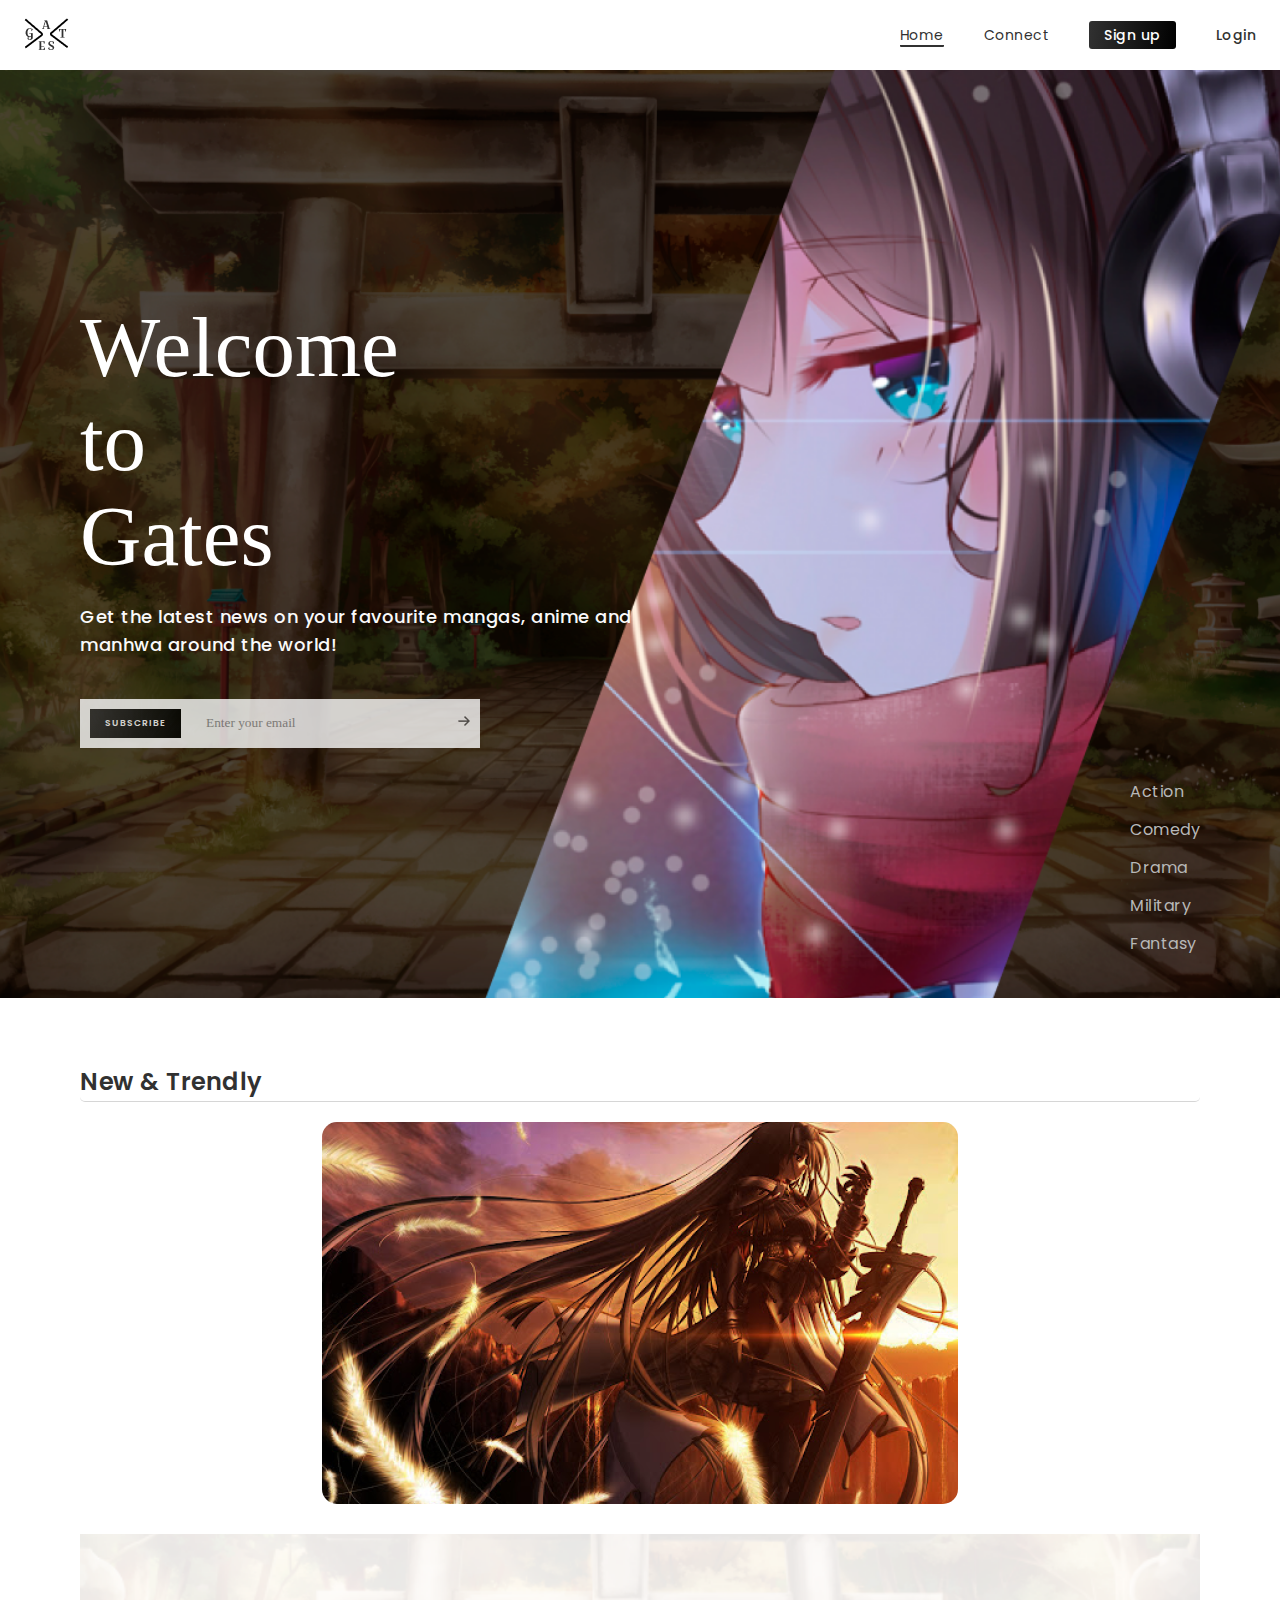
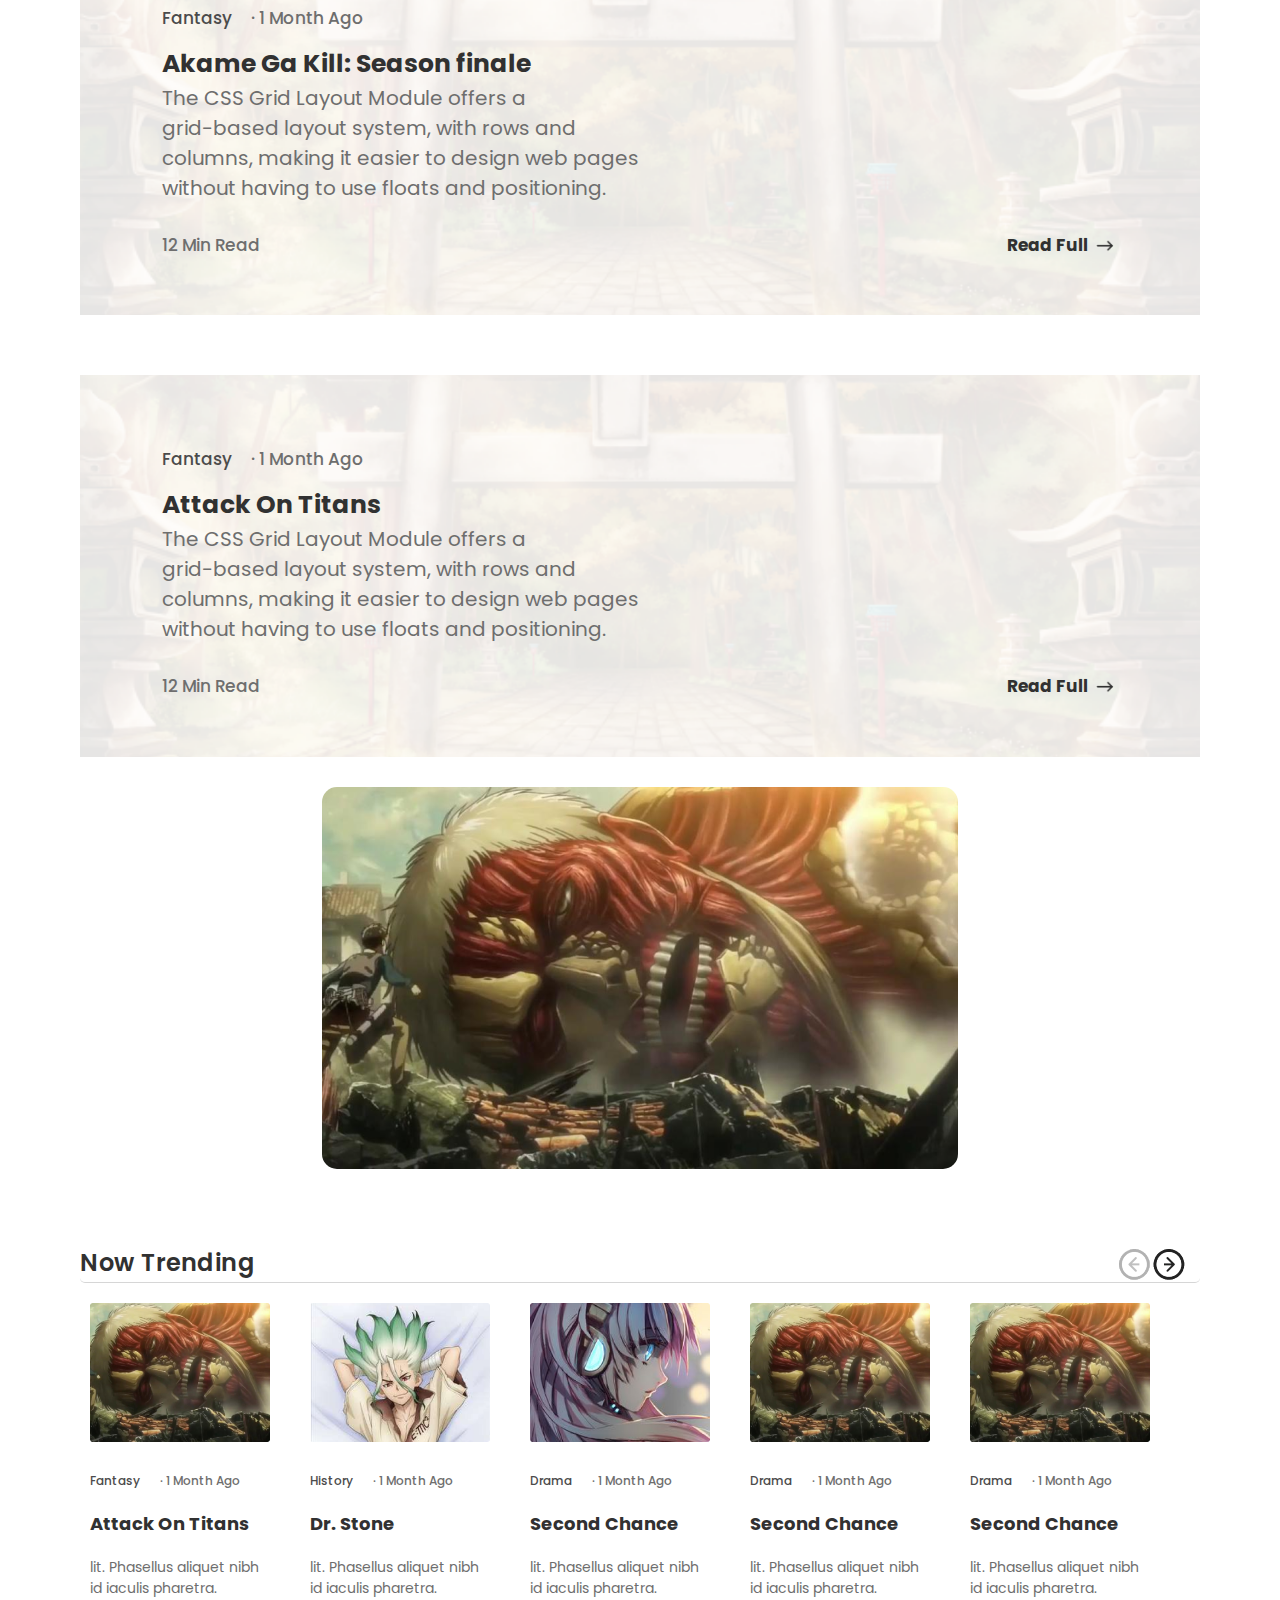
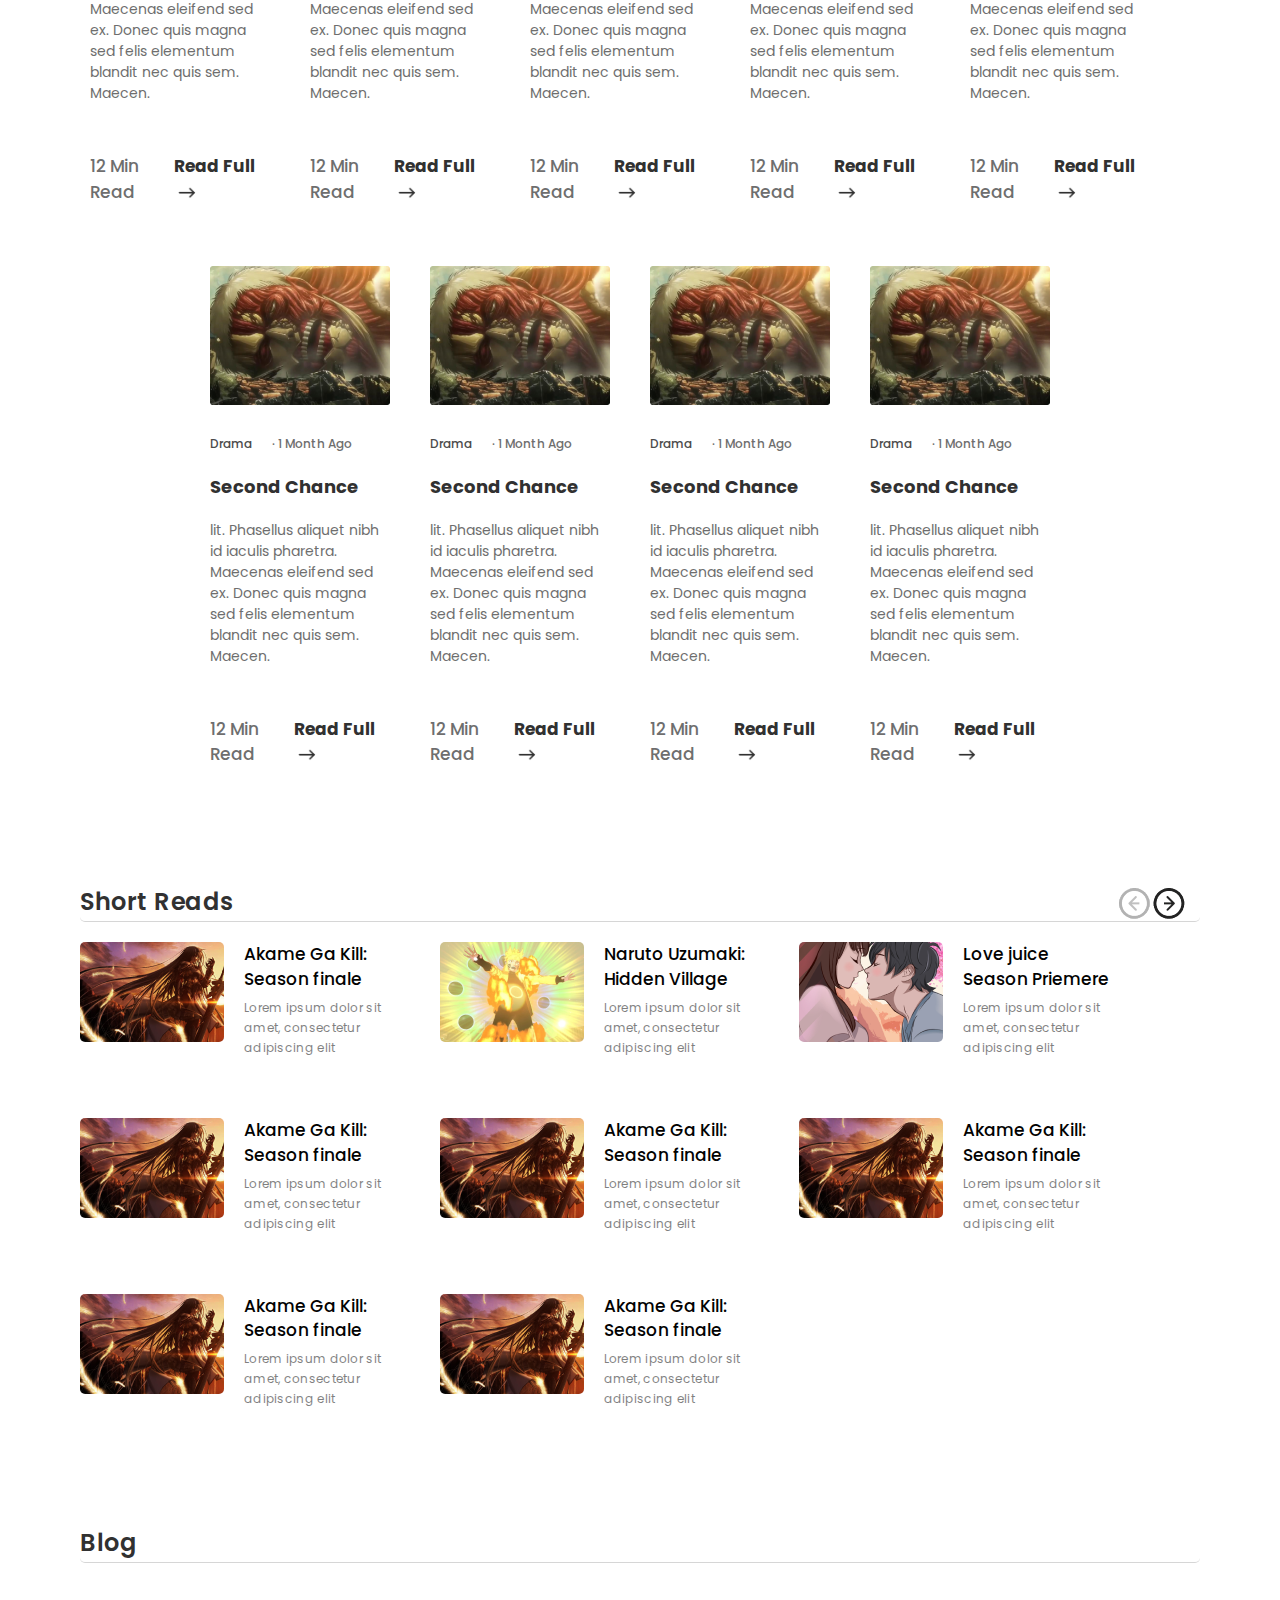
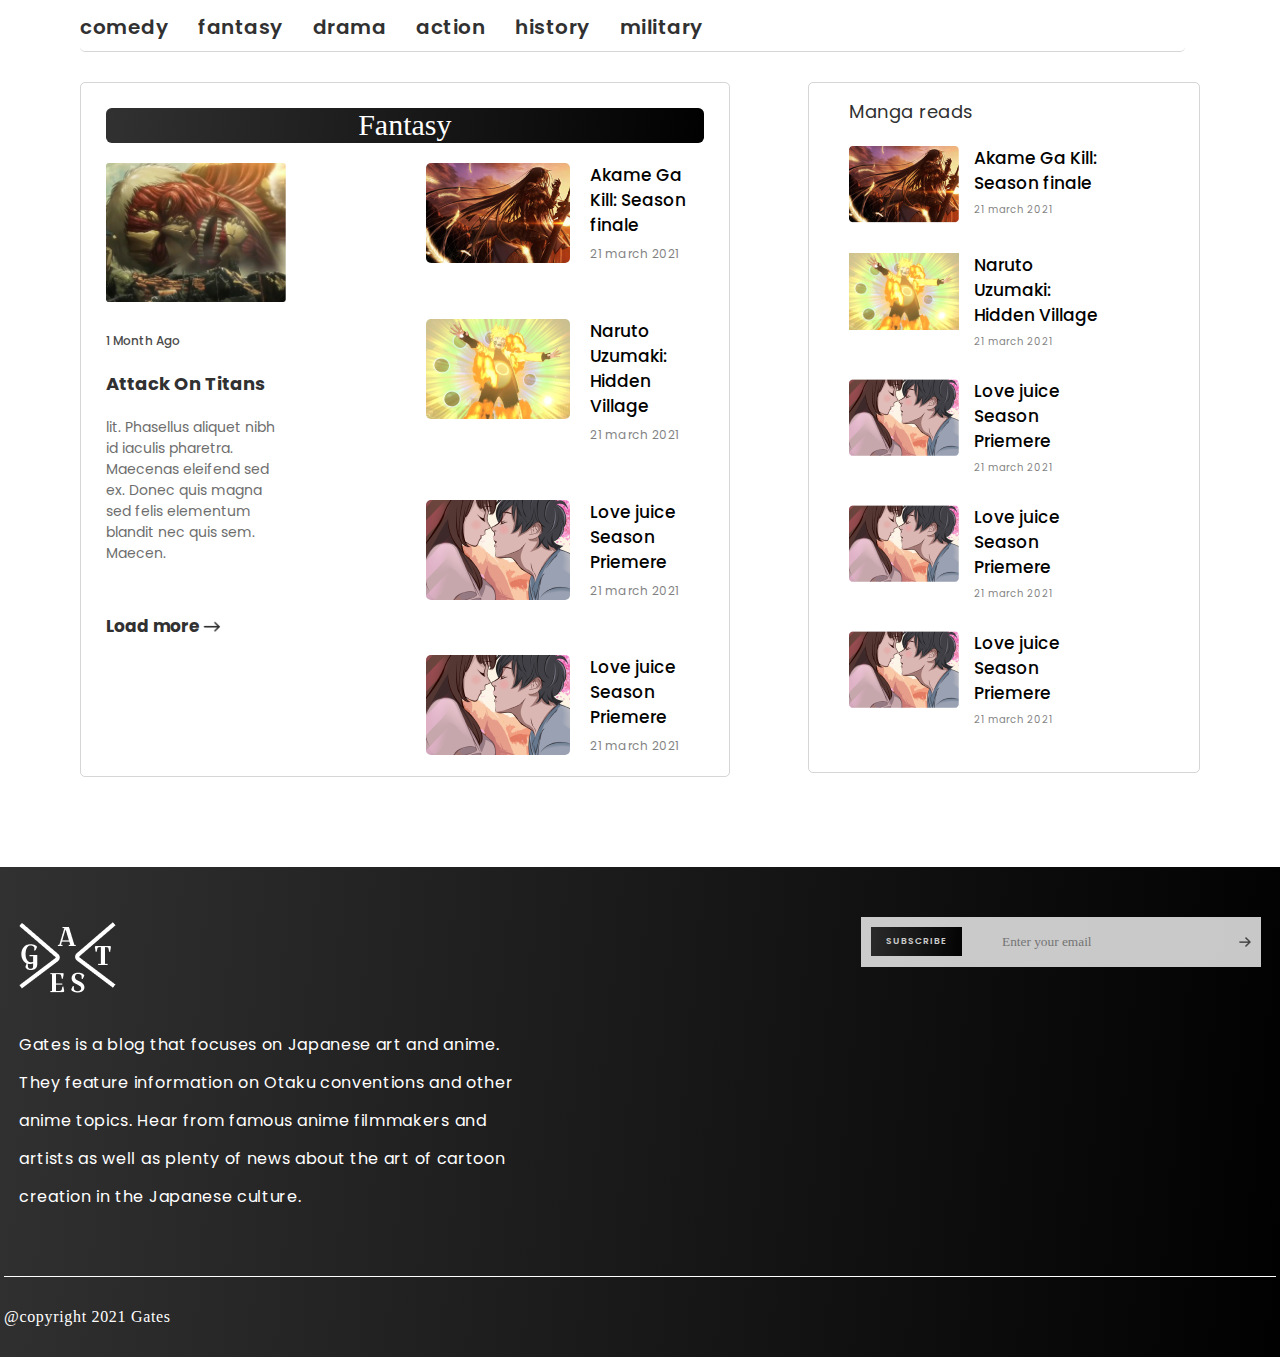
==== commit b151a85c: "Сверстаны все странички сайта)" ====
--- a/index.html
+++ b/index.html
@@ -32,10 +32,10 @@
                     </div>
                     <nav class="header__menu">
                         <ul class="header__list">
-                            <li><a href="home-page.html" class="header__link _active">Home</a></li>
+                            <li><a href="index.html" class="header__link _active">Home</a></li>
                             <li><a href="" class="header__link">Connect</a></li>
-                            <li><a href="" class="header__link sign-up">Sign up</a></li>
-                            <li><a href="" class="header__link login">Login</a></li>
+                            <li><a href="signup.html" class="header__link sign-up">Sign up</a></li>
+                            <li><a href="login.html" class="header__link login">Login</a></li>
                         </ul>
                     </nav>
                 </div>
@@ -77,14 +77,14 @@
                                 </a>
                                 <div class="row__item">
                                     <div class="row__info">Fantasy <span>· 1 Month Ago</span></div>
-                                    <div class="row__title"><a href="">Attack On Titans</a></div>
+                                    <div class="row__title"><a href="">Akame Ga Kill: Season finale</a></div>
                                     <div class="row__text">The CSS Grid Layout Module offers a <br> grid-based layout system, with rows and <br> columns, making it easier to design web pages <br> without having to use floats and positioning.</div>
                                     <div class="row__under under">
                                         <div class="under__read">
                                             <span>12 Min Read</span>
                                         </div>
                                         <div class="under__full">
-                                            <a href=""><span>Read Full <img src="img/ico/arrow.png" alt=""></span></a>
+                                            <a href="attack-on-titans.html"><span>Read Full <img src="img/ico/arrow.png" alt=""></span></a>
                                         </div>
                                     </div>
                                 </div>
@@ -94,7 +94,7 @@
                             <div class="row__items">
                                 <div class="row__item">
                                     <div class="row__info">Fantasy <span>· 1 Month Ago</span></div>
-                                    <div class="row__title"><a href="">Attack On Titans</a></div>
+                                    <div class="row__title"><a href="attack-on-titans.html">Attack On Titans</a></div>
                                     <div class="row__text">The CSS Grid Layout Module offers a <br> grid-based layout system, with rows and <br> columns, making it easier to design web pages <br> without having to use floats and positioning.</div>
                                     <div class="row__under under">
                                         <div class="under__read">
@@ -105,7 +105,7 @@
                                         </div>
                                     </div>
                                 </div>
-                                <a href="" class="row__img">
+                                <a href="attack-on-titans.html" class="row__img">
                                     <img src="img/home/Rectangle 42.png" alt="">
                                 </a>
                             </div>
@@ -124,24 +124,24 @@
                     </div>
                     <div class="new__slider">
                         <div class="slider__item">
-                            <a href="" class="item__link">
+                            <a href="attack-on-titans.html" class="item__link">
                                 <img src="img/home/Rectangle 42-1.png" alt="">
                             </a>
                             <div class="item__info">
                                 Fantasy<span class="info__span">· 1 Month Ago</span>
                             </div>
                             <div class="item__title">
-                                <a href=""><h4>Attack On Titans</h4></a>
-                            </div>
-                            <div class="item__text">
-                                lit. Phasellus aliquet nibh id iaculis pharetra. Maecenas  eleifend sed ex. Donec quis magna sed felis elementum blandit nec quis sem. Maecen.
-                            </div>
-                            <div class="item__under under">
-                                <div class="under__read">
-                                    <span>12 Min Read</span>
-                                </div>
-                                <div class="under__full">
-                                    <a href=""><span>Read Full <img src="img/ico/arrow.png" alt=""></span></a>
+                                <a href="attack-on-titans.html"><h4>Attack On Titans</h4></a>
+                            </div>
+                            <div class="item__text">
+                                lit. Phasellus aliquet nibh id iaculis pharetra. Maecenas  eleifend sed ex. Donec quis magna sed felis elementum blandit nec quis sem. Maecen.
+                            </div>
+                            <div class="item__under under">
+                                <div class="under__read">
+                                    <span>12 Min Read</span>
+                                </div>
+                                <div class="under__full">
+                                    <a href="attack-on-titans.html"><span>Read Full <img src="img/ico/arrow.png" alt=""></span></a>
                                 </div>
                             </div>
                         </div>
@@ -481,14 +481,14 @@
                                             <span>1 Month Ago</span>
                                         </div>
                                         <div class="item__title">
-                                            <a href=""><h4>Attack On Titans</h4></a>
+                                            <a href="attack-on-titans.html"><h4>Attack On Titans</h4></a>
                                         </div>
                                         <div class="item__text">
                                             lit. Phasellus aliquet nibh id iaculis pharetra. <br> Maecenas  eleifend sed ex. Donec quis magna <br> sed felis elementum blandit nec quis sem. <br> Maecen.
                                         </div>
                                         <div class="item__under under">
                                             <div class="under__full">
-                                                <a href=""><span>Load more<img src="img/ico/arrow.png" alt=""></span></a>
+                                                <a href="attack-on-titans.html"><span>Load more<img src="img/ico/arrow.png" alt=""></span></a>
                                             </div>
                                         </div>
                                     </div>
@@ -628,14 +628,11 @@
                         <a href="home-page.html" class="inf__images"><img src="img/footer/logo-footer.png" alt=""></a>
                         <p class="inf__par">Gates is a blog that focuses on Japanese art and anime. <br> They feature information on Otaku conventions and other <br> anime topics. Hear from famous anime filmmakers and <br> artists as well as plenty of news about the art of cartoon <br> creation in the Japanese culture.</p>
                     </div>
-                    <div class="content__form">
+                    <div class="footer__form form">
                         <form action="#" class="form__body" id="form">
                             <button class="form__button" type="submit">SUBSCRIBE</button>
-                            <div class="form__item">
-                                <input type="email" class="email _req" placeholder="Enter your email">
-                                <span class="error"></span>
-                            </div>
-                            <button class="form__btn" type="submit"><img src="img/ico/Group 4.png" alt=""></button>
+                            <input id="formEmail" type="text" name="email" class="form__input _req _email" placeholder="Enter your email">
+                            <button class="form__ico" type="submit"><img src="img/ico/Group 4.png" alt=""></button> 
                         </form>
                     </div>
                 </div>
--- a/css/style.css
+++ b/css/style.css
@@ -89,6 +89,11 @@
 
 ._container-welcome {
   max-width: 1440px;
+  margin: 0 auto;
+}
+
+._container-signlog {
+  max-width: 700px;
   margin: 0 auto;
 }
 
@@ -120,7 +125,7 @@
   visibility: hidden;
   transition: all 0.5s ease 0s;
 }
-.form__body_sending::after {
+.form__body._sending::after {
   opacity: 1;
   visibility: visible;
 }
@@ -171,3 +176,38 @@
     margin: 2.5% 0 0 0;
   }
 }
+
+
+input {
+	outline:none;
+}
+
+.invalid {
+	background: rgba(255, 0, 0, 0.4);
+}
+
+input, textarea{
+	width: 200px;
+}
+
+.error{
+	position: absolute;
+	width: 200px;
+	height: 30px;
+	text-align: center;
+	line-height: 30px;
+	margin-left: 10px;
+	display: inline-block;
+	vertical-align: top;
+	background: #ebf5ff;
+	border: 1px solid #b1d3f5;
+}
+
+.error::before{
+	content: url(./corner.gif);
+	width: 13px;
+	height: 6px;
+	position: absolute;
+	top: 8px;
+	left: -10px;
+}--- a/css/header.css
+++ b/css/header.css
@@ -92,6 +92,11 @@
   margin: 0 auto;
 }
 
+._container-signlog {
+  max-width: 700px;
+  margin: 0 auto;
+}
+
 ._active {
   border-bottom: solid #313131 2px;
   border-radius: 1px;
@@ -120,7 +125,7 @@
   visibility: hidden;
   transition: all 0.5s ease 0s;
 }
-.form__body_sending::after {
+.form__body._sending::after {
   opacity: 1;
   visibility: visible;
 }
--- a/css/home-page.css
+++ b/css/home-page.css
@@ -92,6 +92,11 @@
 
 ._container-welcome {
   max-width: 1440px;
+  margin: 0 auto;
+}
+
+._container-signlog {
+  max-width: 700px;
   margin: 0 auto;
 }
 
@@ -123,7 +128,7 @@
   visibility: hidden;
   transition: all 0.5s ease 0s;
 }
-.form__body_sending::after {
+.form__body._sending::after {
   opacity: 1;
   visibility: visible;
 }
@@ -408,6 +413,11 @@
 
 ._container-welcome {
   max-width: 1440px;
+  margin: 0 auto;
+}
+
+._container-signlog {
+  max-width: 700px;
   margin: 0 auto;
 }
 
@@ -439,7 +449,7 @@
   visibility: hidden;
   transition: all 0.5s ease 0s;
 }
-.form__body_sending::after {
+.form__body._sending::after {
   opacity: 1;
   visibility: visible;
 }
@@ -505,6 +515,12 @@
 @media (max-width: 767.98px) {
   .footer .footer__up {
     margin: 30px 15px 30px 15px;
+    flex-direction: column;
+  }
+}
+@media (max-width: 767.98px) {
+  .footer .footer__inf {
+    margin-bottom: 50px;
   }
 }
 .footer .footer__down {
@@ -550,66 +566,48 @@
     transform: scale(1.2);
   }
 }
-.footer .form__body {
-  display: flex;
-  align-items: center;
-  justify-content: left;
+.footer .footer__form {
+  max-height: 50px;
+  width: 400px;
+  background: #FAFAFA;
+  opacity: 0.8;
+  margin: 0 0 30px 0;
+  padding: 10px 10px;
+}
+@media (min-width: 767.98px) {
+  .footer .form__body {
+    display: flex;
+  }
+}
+.footer .form__button {
+  margin: 0 40px 0 0;
+}
+@media (max-width: 900px) {
+  .footer .form__button {
+    margin: 0 20px 0 0;
+  }
+}
+.footer .form__input {
+  margin: 0 50px 0 0;
+}
+@media (max-width: 900px) {
+  .footer .form__input {
+    margin: 0 15px 0 0;
+  }
+}
+.footer .form__ico {
   background-color: #FAFAFA;
   opacity: 0.8;
-  width: 405px;
-  height: 45px;
-  text-align: center;
-}
-@media (max-width: 767.98px) {
-  .footer .form__body {
-    width: 100%;
-    height: 100%;
-    margin: 0 0 30px 0;
-    flex-direction: column;
-  }
-}
-.footer .form__button {
-  font-family: 'Poppins';
-  font-weight: 600;
-  font-size: 13px;
-  line-height: 9px;
-  letter-spacing: 1px;
-  color: #FAFAFA;
-  background: linear-gradient(95.32deg, #313131 0%, #000000 101.64%);
-  line-height: 9px;
-  display: inline-flex;
-  align-items: center;
-  height: 25px;
-  justify-content: center;
-  text-align: center;
-  margin: 0 25px 0 10px;
-  padding: 0 20px;
-}
-@media (min-width: 991.98px) {
-  .footer .form__button {
-    transition: background 0.3s ease 0s;
-  }
-  .footer .form__button:hover {
-    background: linear-gradient(95.32deg, #707070 0%, #353535 101.64%);
-  }
-}
-@media (max-width: 767.98px) {
-  .footer .form__button {
-    height: 20%;
-    border-radius: 15px;
-    width: 72%;
-    font-size: 10px;
-    margin: 30px 0 0 0;
-  }
-}
-.footer .form__input {
-  background: #FAFAFA;
-  opacity: 0.8;
-}
-@media (max-width: 767.98px) {
-  .footer .form__input {
-    margin: 50% 0;
-    height: 50%;
+}
+@media (max-width: 767.98px) {
+  .footer .form__ico img {
+    display: none;
+  }
+}
+@media (min-width: 768px) {
+  .footer .form__ico img {
+    margin: 2.5% 0 0 0;
+    display: block;
   }
 }
 
@@ -635,6 +633,9 @@
   }
 }
 
+.content__info .form__body {
+  display: flex;
+}
 .content__title {
   font-family: 'Varela';
   font-style: normal;
--- a/css/footer.css
+++ b/css/footer.css
@@ -89,6 +89,11 @@
 
 ._container-welcome {
   max-width: 1440px;
+  margin: 0 auto;
+}
+
+._container-signlog {
+  max-width: 700px;
   margin: 0 auto;
 }
 
@@ -120,7 +125,7 @@
   visibility: hidden;
   transition: all 0.5s ease 0s;
 }
-.form__body_sending::after {
+.form__body._sending::after {
   opacity: 1;
   visibility: visible;
 }
@@ -186,6 +191,12 @@
 @media (max-width: 767.98px) {
   .footer .footer__up {
     margin: 30px 15px 30px 15px;
+    flex-direction: column;
+  }
+}
+@media (max-width: 767.98px) {
+  .footer .footer__inf {
+    margin-bottom: 50px;
   }
 }
 .footer .footer__down {
@@ -231,65 +242,47 @@
     transform: scale(1.2);
   }
 }
-.footer .form__body {
-  display: flex;
-  align-items: center;
-  justify-content: left;
+.footer .footer__form {
+  max-height: 50px;
+  width: 400px;
+  background: #FAFAFA;
+  opacity: 0.8;
+  margin: 0 0 30px 0;
+  padding: 10px 10px;
+}
+@media (min-width: 767.98px) {
+  .footer .form__body {
+    display: flex;
+  }
+}
+.footer .form__button {
+  margin: 0 40px 0 0;
+}
+@media (max-width: 900px) {
+  .footer .form__button {
+    margin: 0 20px 0 0;
+  }
+}
+.footer .form__input {
+  margin: 0 50px 0 0;
+}
+@media (max-width: 900px) {
+  .footer .form__input {
+    margin: 0 15px 0 0;
+  }
+}
+.footer .form__ico {
   background-color: #FAFAFA;
   opacity: 0.8;
-  width: 405px;
-  height: 45px;
-  text-align: center;
-}
-@media (max-width: 767.98px) {
-  .footer .form__body {
-    width: 100%;
-    height: 100%;
-    margin: 0 0 30px 0;
-    flex-direction: column;
-  }
-}
-.footer .form__button {
-  font-family: 'Poppins';
-  font-weight: 600;
-  font-size: 13px;
-  line-height: 9px;
-  letter-spacing: 1px;
-  color: #FAFAFA;
-  background: linear-gradient(95.32deg, #313131 0%, #000000 101.64%);
-  line-height: 9px;
-  display: inline-flex;
-  align-items: center;
-  height: 25px;
-  justify-content: center;
-  text-align: center;
-  margin: 0 25px 0 10px;
-  padding: 0 20px;
-}
-@media (min-width: 991.98px) {
-  .footer .form__button {
-    transition: background 0.3s ease 0s;
-  }
-  .footer .form__button:hover {
-    background: linear-gradient(95.32deg, #707070 0%, #353535 101.64%);
-  }
-}
-@media (max-width: 767.98px) {
-  .footer .form__button {
-    height: 20%;
-    border-radius: 15px;
-    width: 72%;
-    font-size: 10px;
-    margin: 30px 0 0 0;
-  }
-}
-.footer .form__input {
-  background: #FAFAFA;
-  opacity: 0.8;
-}
-@media (max-width: 767.98px) {
-  .footer .form__input {
-    margin: 50% 0;
-    height: 50%;
-  }
-}
+}
+@media (max-width: 767.98px) {
+  .footer .form__ico img {
+    display: none;
+  }
+}
+@media (min-width: 768px) {
+  .footer .form__ico img {
+    margin: 2.5% 0 0 0;
+    display: block;
+  }
+}
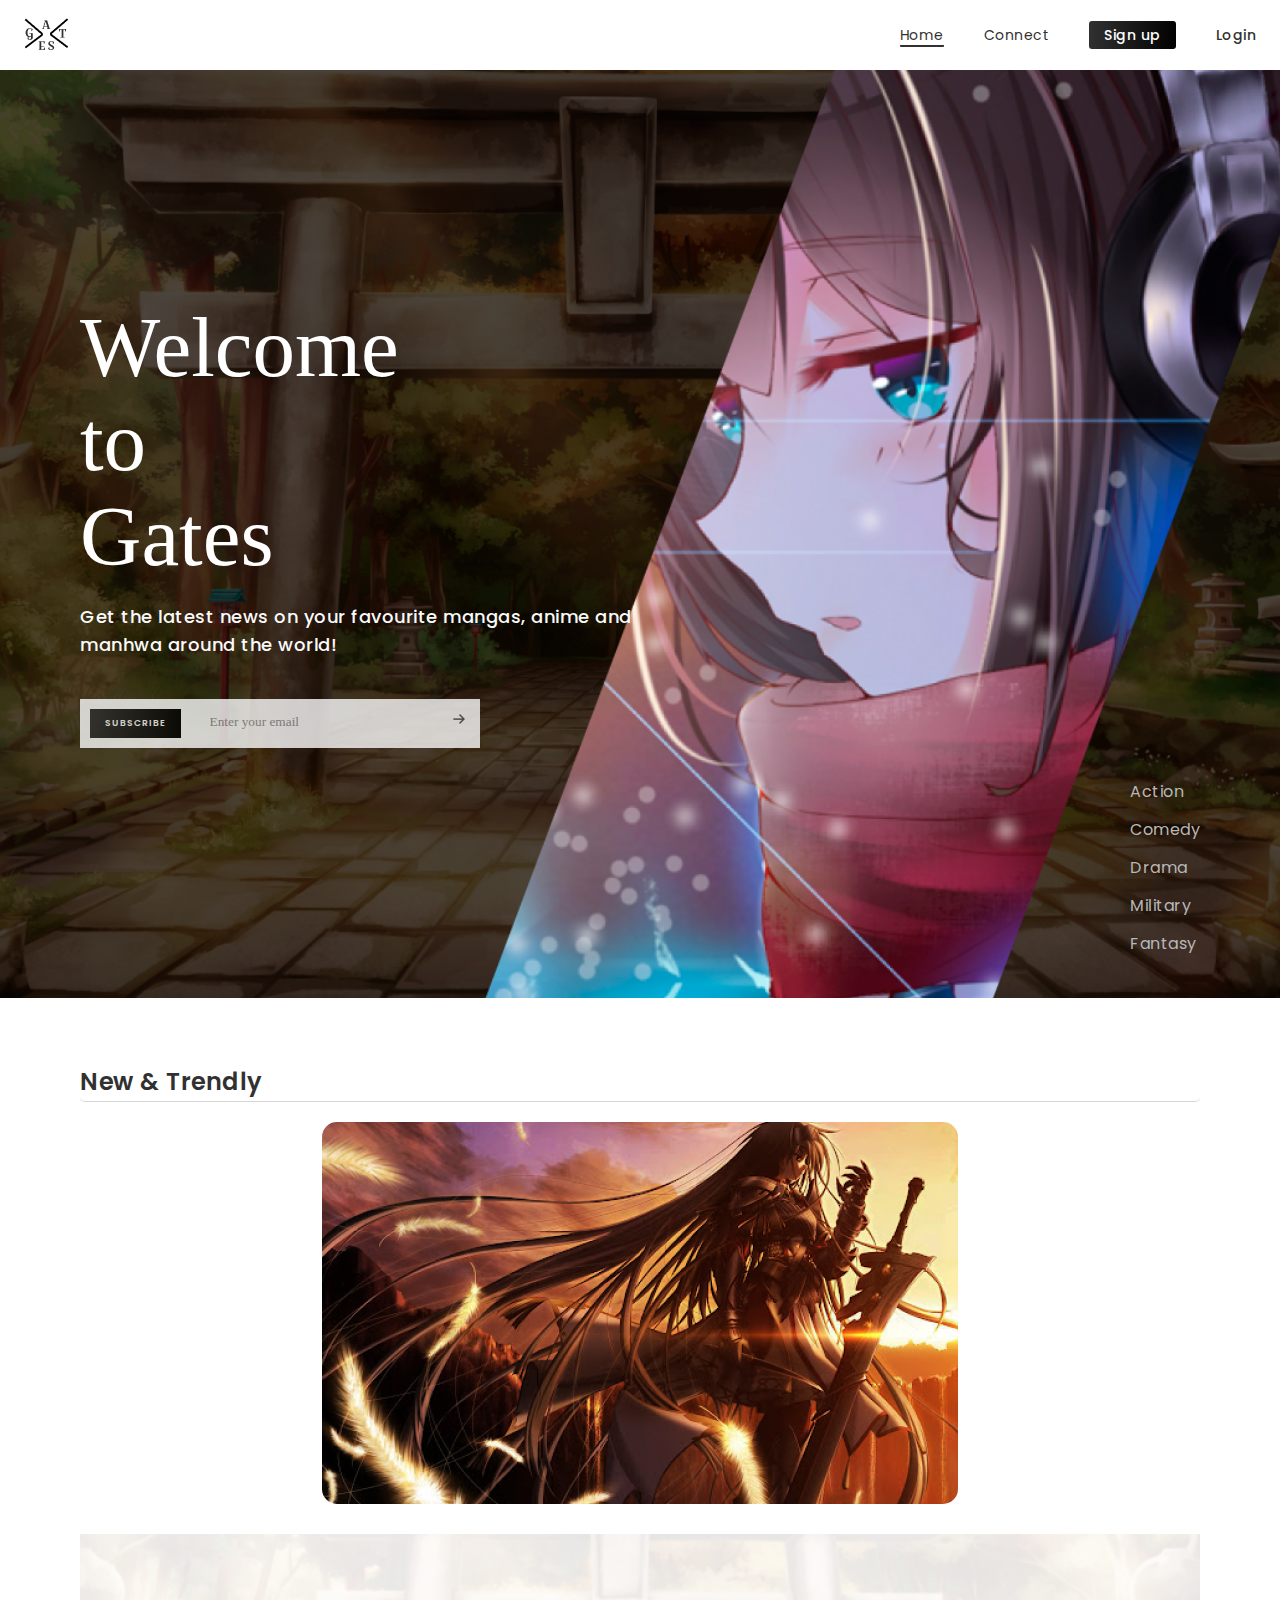
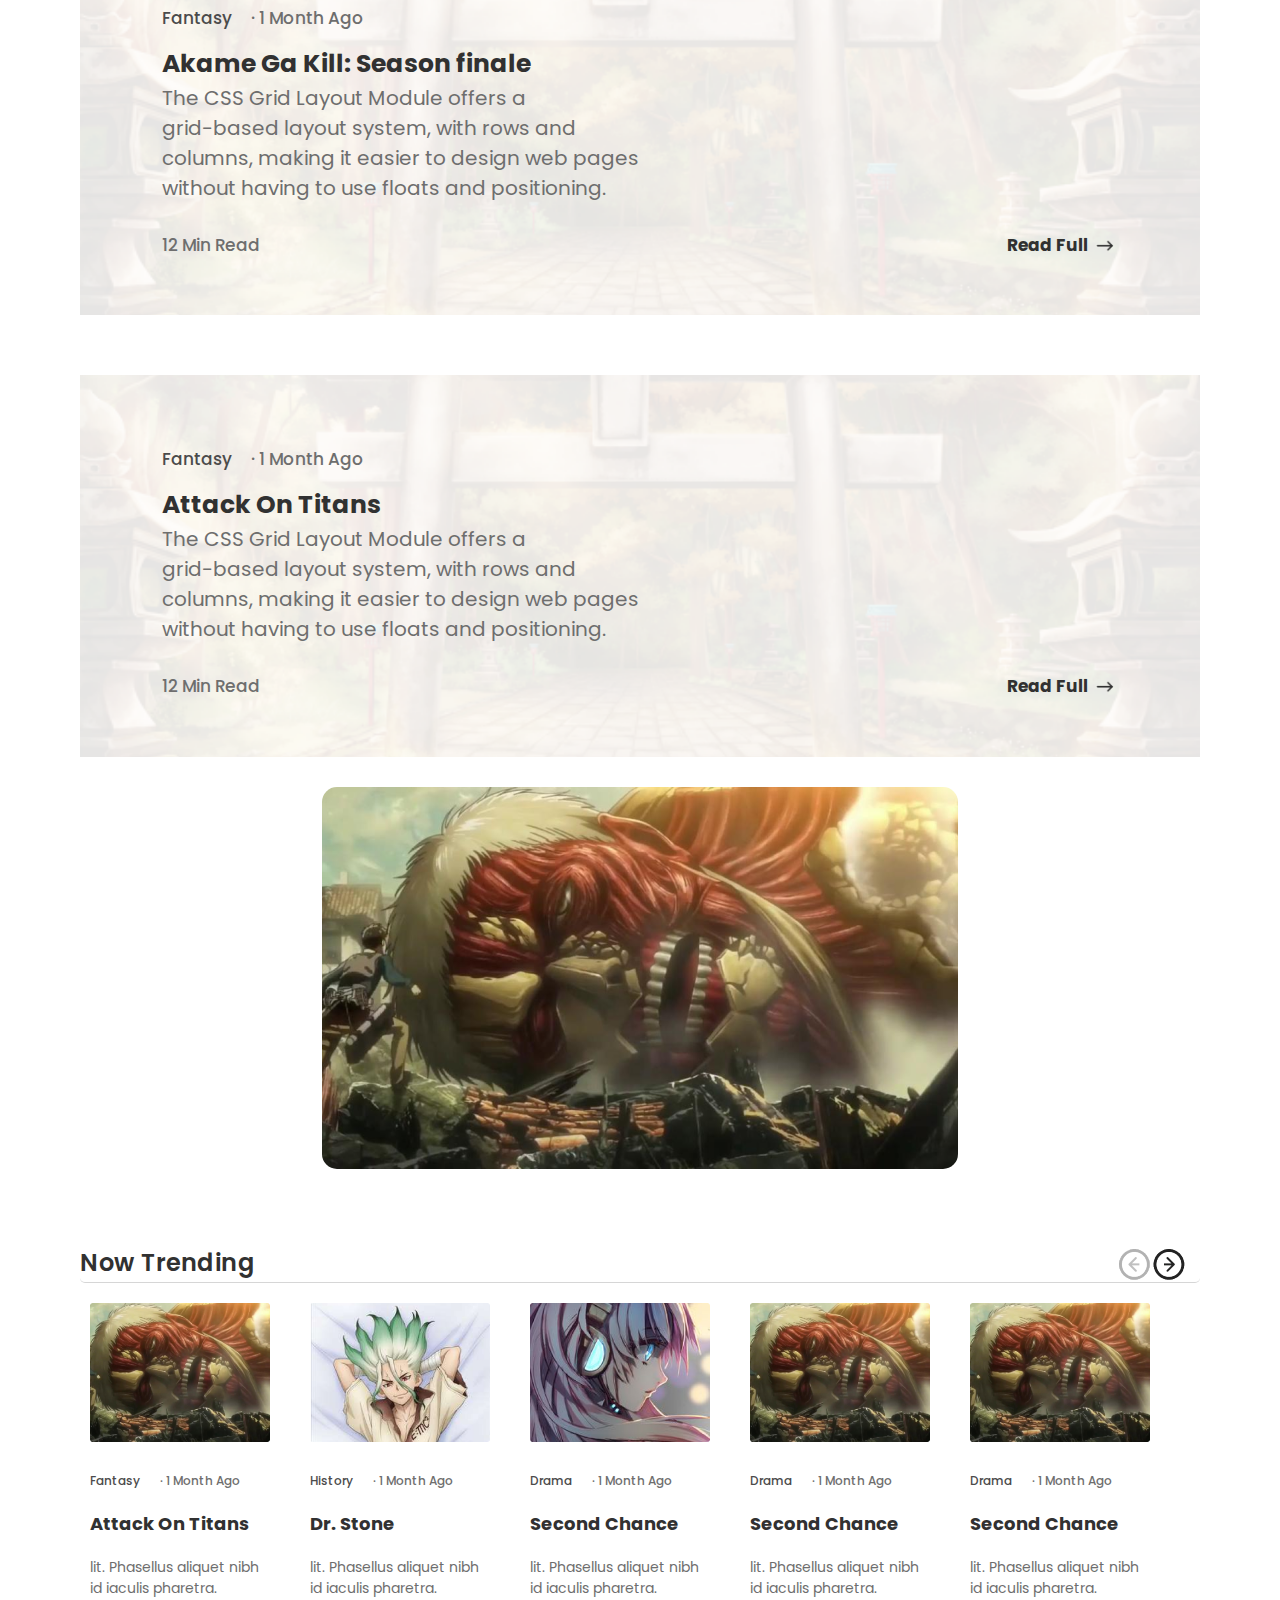
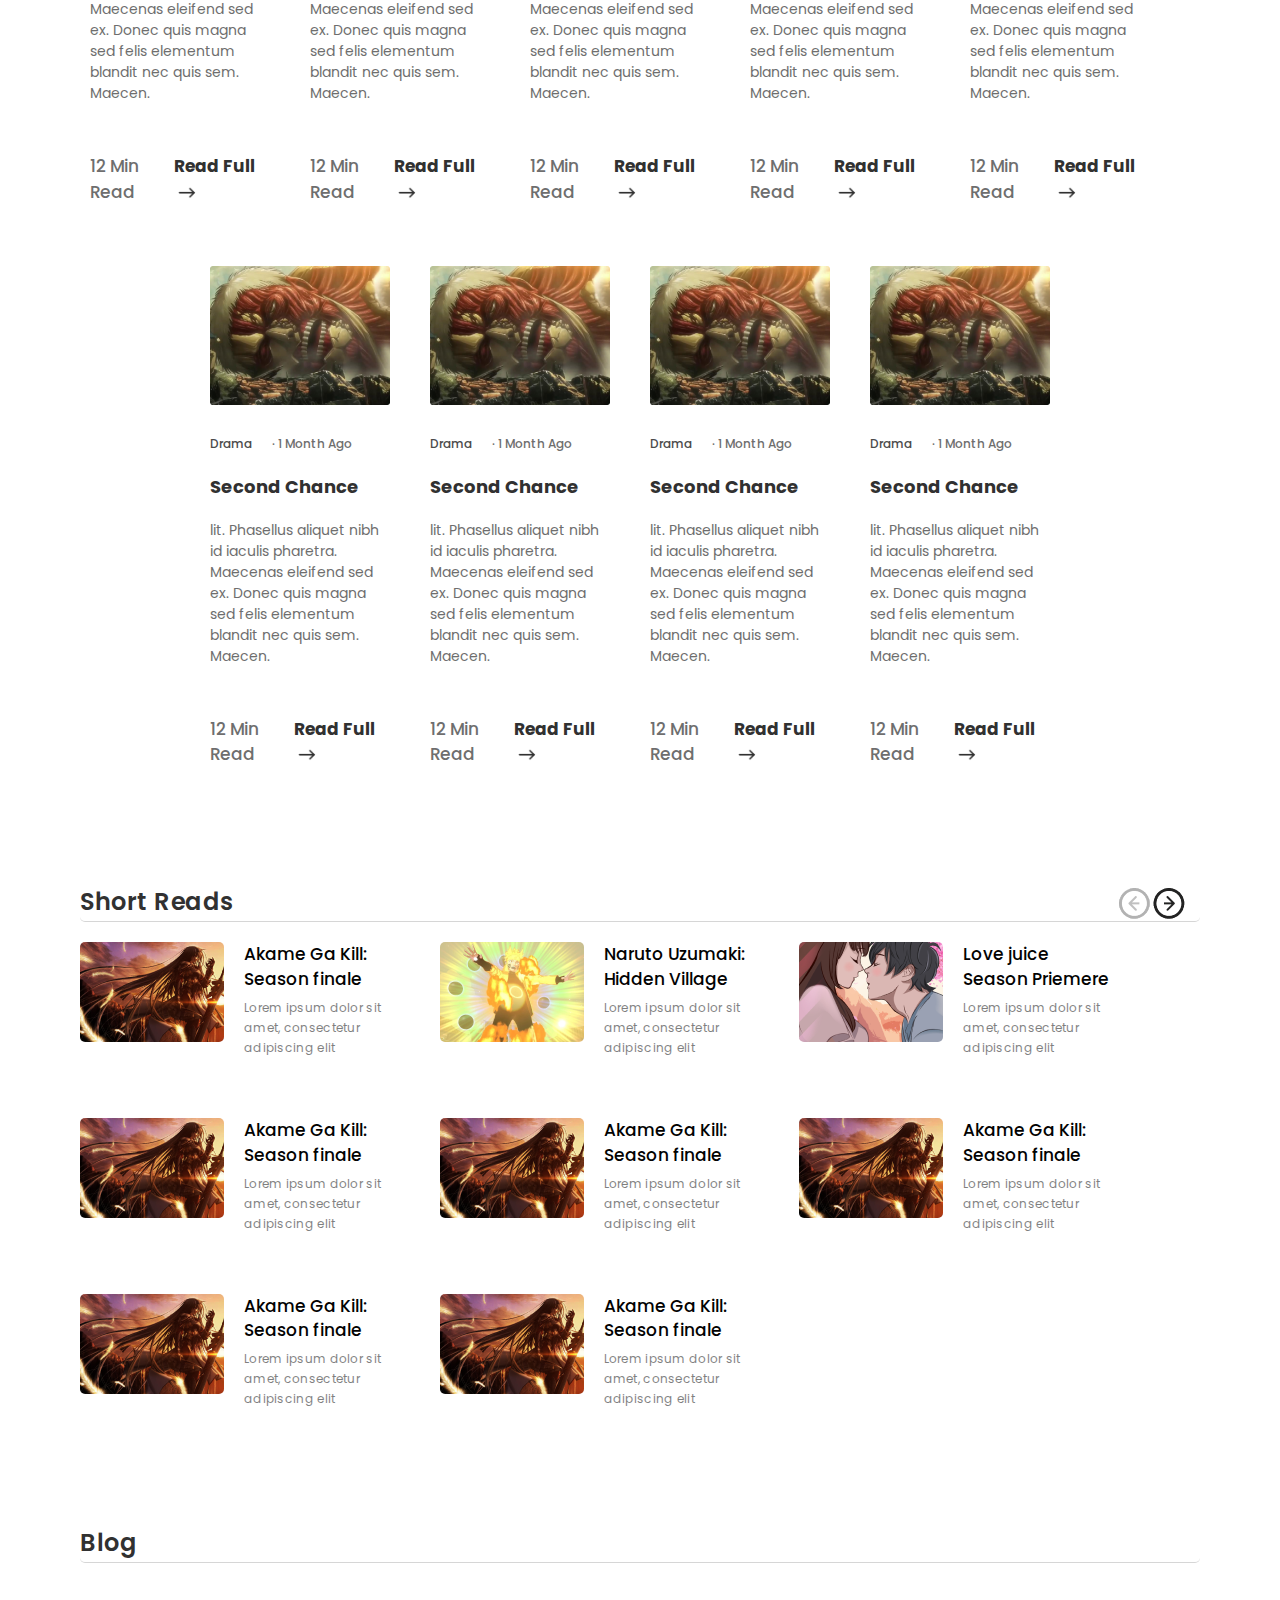
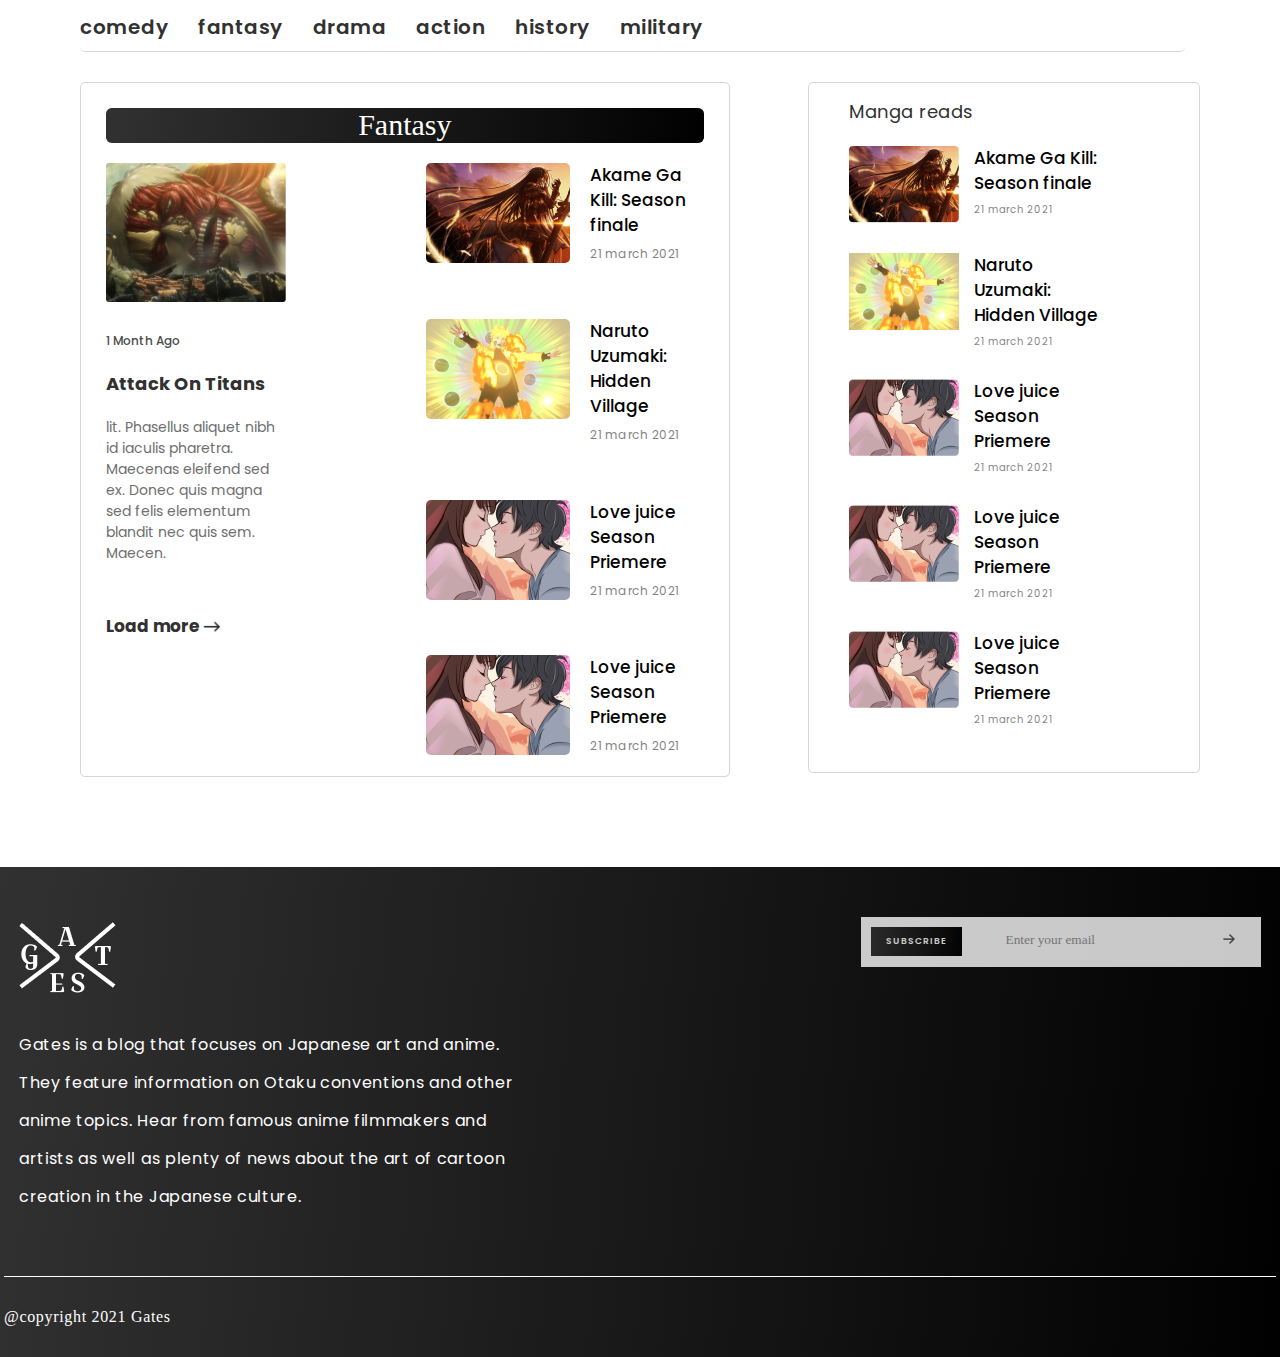
==== commit d8235872: "Сделал валидацию на главной странице" ====
--- a/index.html
+++ b/index.html
@@ -24,7 +24,7 @@
         <header class="header">
             <div class="header__container _container">
                 <div class="header__body">
-                    <a href="" class="header__logo">
+                    <a href="index.html" class="header__logo">
                         <img src="img/header/Logo.png" alt="Logo">
                     </a>
                     <div class="header__burger">
@@ -48,9 +48,9 @@
                         <div class="content__title">Welcome to <br> Gates</div>
                         <div class="content__text">Get the latest news on your favourite mangas, anime and <br> manhwa around the world!</div>
                         <div class="content__form form">
-                            <form action="#" class="form__body" id="form">
+                            <form action="" class="js-form" novalidate>
                                 <button class="form__button" type="submit">SUBSCRIBE</button>
-                                <input id="formEmail" type="text" name="email" class="form__input _req _email" placeholder="Enter your email">
+                                <input type="email" name="email" class="form__input js-input js-input-email" placeholder="Enter your email">
                                 <button class="form__ico" type="submit"><img src="img/ico/Group 4.png" alt=""></button> 
                             </form>
                         </div>
@@ -101,7 +101,7 @@
                                             <span>12 Min Read</span>
                                         </div>
                                         <div class="under__full">
-                                            <a href=""><span>Read Full <img src="img/ico/arrow.png" alt=""></span></a>
+                                            <a href="attack-on-titans.html"><span>Read Full <img src="img/ico/arrow.png" alt=""></span></a>
                                         </div>
                                     </div>
                                 </div>
@@ -474,7 +474,7 @@
                             <div class="fantasy__items">
                                 <div class="items__big">
                                     <div class="big__item">
-                                        <a href="" class="item__link">
+                                        <a href="attack-on-titans.html" class="item__link">
                                             <img src="img/home/Rectangle 42-2.png" alt="">
                                         </a>
                                         <div class="item__info">
@@ -629,9 +629,9 @@
                         <p class="inf__par">Gates is a blog that focuses on Japanese art and anime. <br> They feature information on Otaku conventions and other <br> anime topics. Hear from famous anime filmmakers and <br> artists as well as plenty of news about the art of cartoon <br> creation in the Japanese culture.</p>
                     </div>
                     <div class="footer__form form">
-                        <form action="#" class="form__body" id="form">
+                        <form class="js-form" novalidate>
                             <button class="form__button" type="submit">SUBSCRIBE</button>
-                            <input id="formEmail" type="text" name="email" class="form__input _req _email" placeholder="Enter your email">
+                            <input type="email" name="email" class="form__input js-input js-input-email" placeholder="Enter your email">
                             <button class="form__ico" type="submit"><img src="img/ico/Group 4.png" alt=""></button> 
                         </form>
                     </div>
@@ -643,4 +643,5 @@
         </footer>
     </div>
 </body>
+<script src="js/form.js"></script>
 </html>--- a/css/style.css
+++ b/css/style.css
@@ -113,22 +113,6 @@
 .form__body {
   position: relative;
 }
-.form__body::after {
-  content: "";
-  position: absolute;
-  top: 0;
-  left: 0;
-  width: 100%;
-  height: 100%;
-  background: rgba(51, 51, 51, 0.9) url(../img/gif/Spinner-1s-200px.gif) center/50px no-repeat;
-  opacity: 0;
-  visibility: hidden;
-  transition: all 0.5s ease 0s;
-}
-.form__body._sending::after {
-  opacity: 1;
-  visibility: visible;
-}
 .form__button {
   font-family: 'Poppins';
   font-style: normal;
@@ -159,7 +143,7 @@
     margin: 0 20% 0 0;
   }
 }
-.form__input._error {
+.form__input.error {
   box-shadow: 0 0 15px red;
 }
 .form__ico {
@@ -176,38 +160,3 @@
     margin: 2.5% 0 0 0;
   }
 }
-
-
-input {
-	outline:none;
-}
-
-.invalid {
-	background: rgba(255, 0, 0, 0.4);
-}
-
-input, textarea{
-	width: 200px;
-}
-
-.error{
-	position: absolute;
-	width: 200px;
-	height: 30px;
-	text-align: center;
-	line-height: 30px;
-	margin-left: 10px;
-	display: inline-block;
-	vertical-align: top;
-	background: #ebf5ff;
-	border: 1px solid #b1d3f5;
-}
-
-.error::before{
-	content: url(./corner.gif);
-	width: 13px;
-	height: 6px;
-	position: absolute;
-	top: 8px;
-	left: -10px;
-}--- a/css/header.css
+++ b/css/header.css
@@ -112,22 +112,6 @@
 
 .form__body {
   position: relative;
-}
-.form__body::after {
-  content: "";
-  position: absolute;
-  top: 0;
-  left: 0;
-  width: 100%;
-  height: 100%;
-  background: rgba(51, 51, 51, 0.9) url(../img/gif/Spinner-1s-200px.gif) center/50px no-repeat;
-  opacity: 0;
-  visibility: hidden;
-  transition: all 0.5s ease 0s;
-}
-.form__body._sending::after {
-  opacity: 1;
-  visibility: visible;
 }
 .form__button {
   font-family: 'Poppins';
@@ -159,7 +143,7 @@
     margin: 0 20% 0 0;
   }
 }
-.form__input._error {
+.form__input.error {
   box-shadow: 0 0 15px red;
 }
 .form__ico {
--- a/css/home-page.css
+++ b/css/home-page.css
@@ -116,22 +116,6 @@
 .form__body {
   position: relative;
 }
-.form__body::after {
-  content: "";
-  position: absolute;
-  top: 0;
-  left: 0;
-  width: 100%;
-  height: 100%;
-  background: rgba(51, 51, 51, 0.9) url(../img/gif/Spinner-1s-200px.gif) center/50px no-repeat;
-  opacity: 0;
-  visibility: hidden;
-  transition: all 0.5s ease 0s;
-}
-.form__body._sending::after {
-  opacity: 1;
-  visibility: visible;
-}
 .form__button {
   font-family: 'Poppins';
   font-style: normal;
@@ -162,7 +146,7 @@
     margin: 0 20% 0 0;
   }
 }
-.form__input._error {
+.form__input.error {
   box-shadow: 0 0 15px red;
 }
 .form__ico {
@@ -437,22 +421,6 @@
 .form__body {
   position: relative;
 }
-.form__body::after {
-  content: "";
-  position: absolute;
-  top: 0;
-  left: 0;
-  width: 100%;
-  height: 100%;
-  background: rgba(51, 51, 51, 0.9) url(../img/gif/Spinner-1s-200px.gif) center/50px no-repeat;
-  opacity: 0;
-  visibility: hidden;
-  transition: all 0.5s ease 0s;
-}
-.form__body._sending::after {
-  opacity: 1;
-  visibility: visible;
-}
 .form__button {
   font-family: 'Poppins';
   font-style: normal;
@@ -483,7 +451,7 @@
     margin: 0 20% 0 0;
   }
 }
-.form__input._error {
+.form__input.error {
   box-shadow: 0 0 15px red;
 }
 .form__ico {
@@ -633,9 +601,6 @@
   }
 }
 
-.content__info .form__body {
-  display: flex;
-}
 .content__title {
   font-family: 'Varela';
   font-style: normal;
--- a/css/footer.css
+++ b/css/footer.css
@@ -112,22 +112,6 @@
 
 .form__body {
   position: relative;
-}
-.form__body::after {
-  content: "";
-  position: absolute;
-  top: 0;
-  left: 0;
-  width: 100%;
-  height: 100%;
-  background: rgba(51, 51, 51, 0.9) url(../img/gif/Spinner-1s-200px.gif) center/50px no-repeat;
-  opacity: 0;
-  visibility: hidden;
-  transition: all 0.5s ease 0s;
-}
-.form__body._sending::after {
-  opacity: 1;
-  visibility: visible;
 }
 .form__button {
   font-family: 'Poppins';
@@ -159,7 +143,7 @@
     margin: 0 20% 0 0;
   }
 }
-.form__input._error {
+.form__input.error {
   box-shadow: 0 0 15px red;
 }
 .form__ico {
